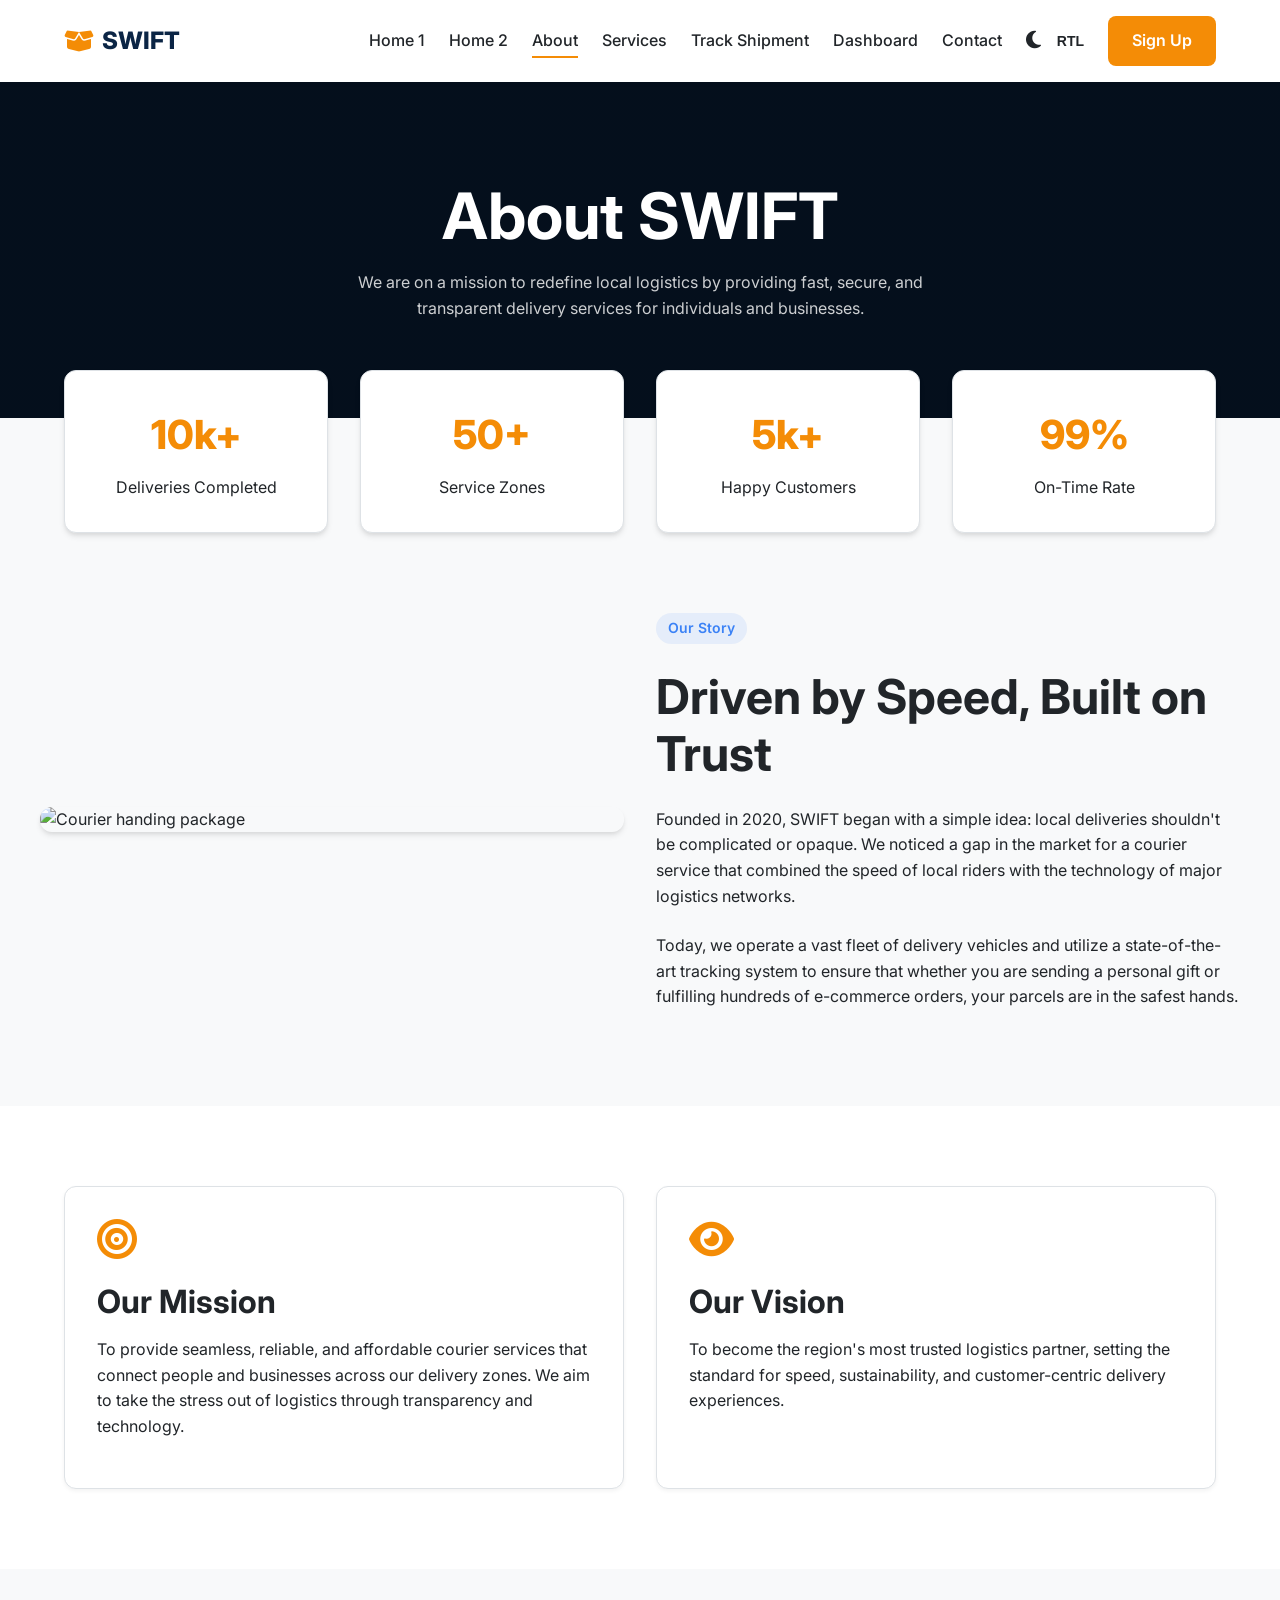
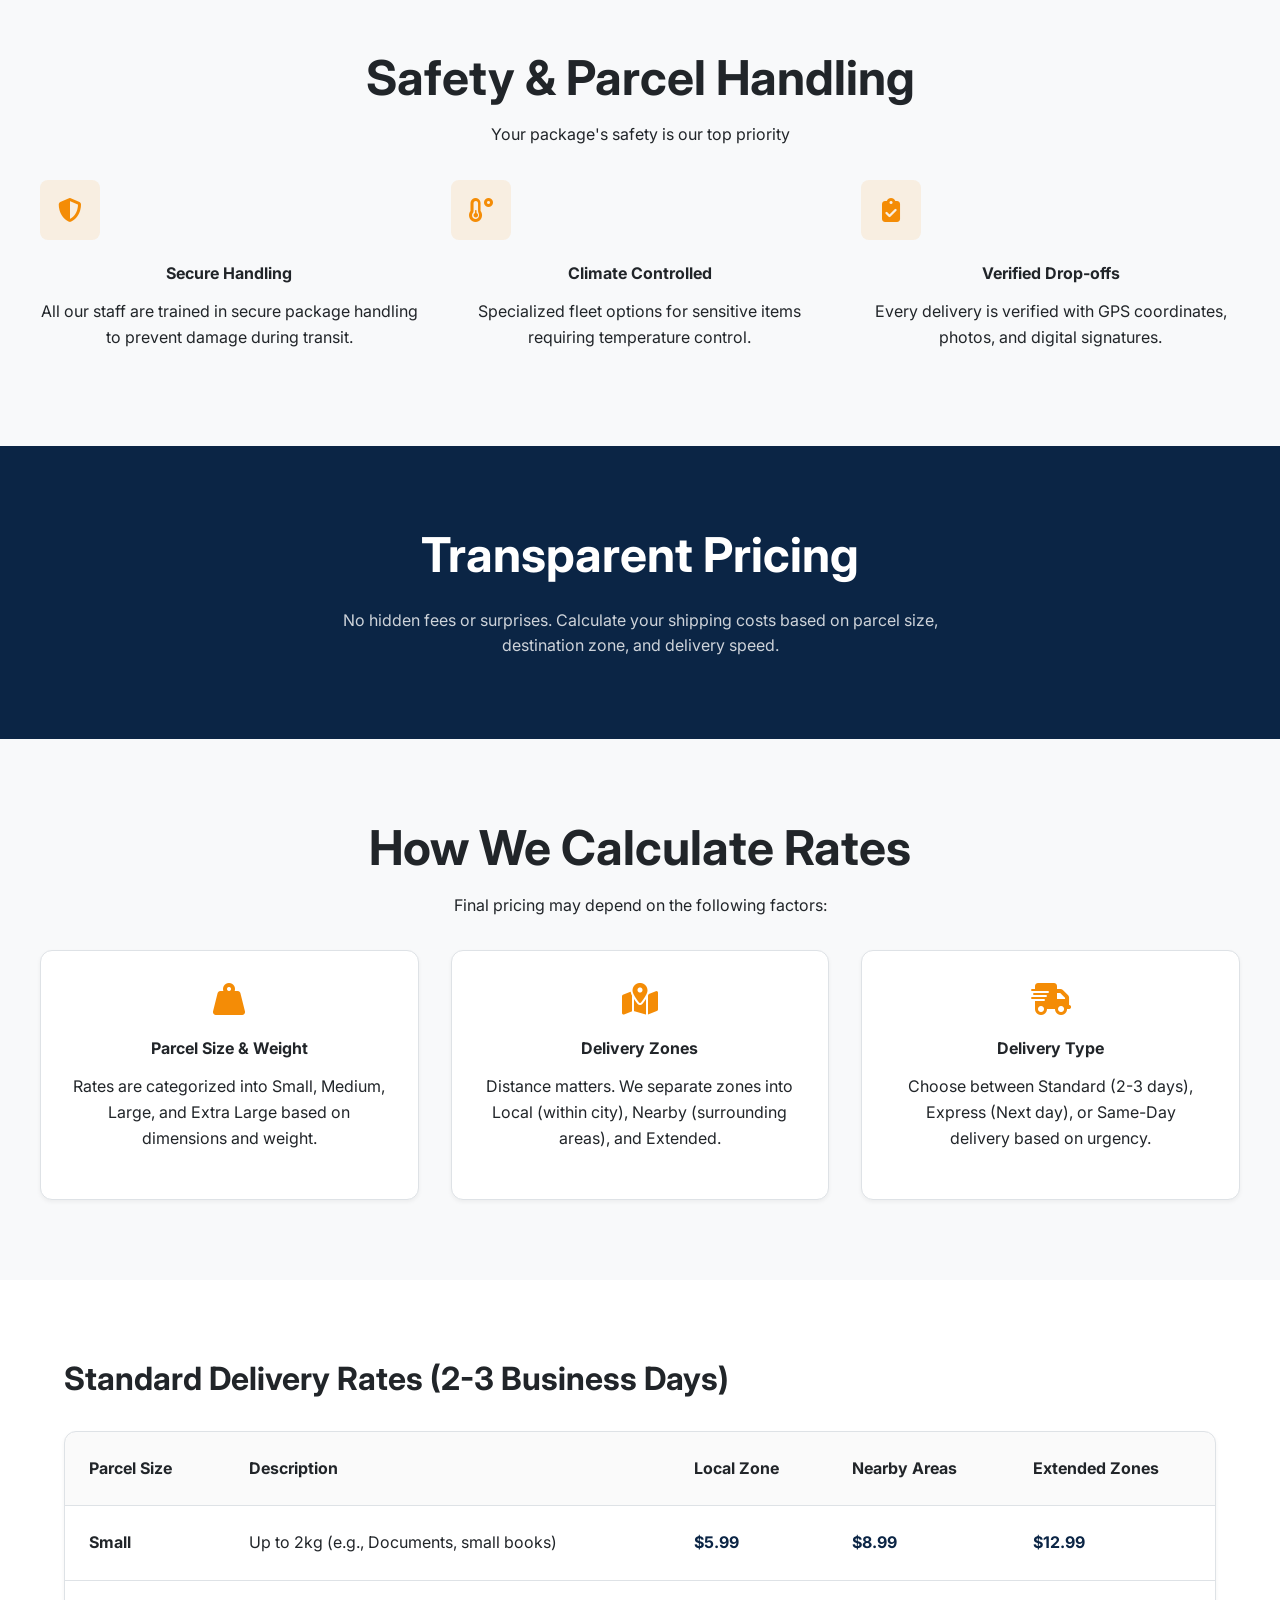
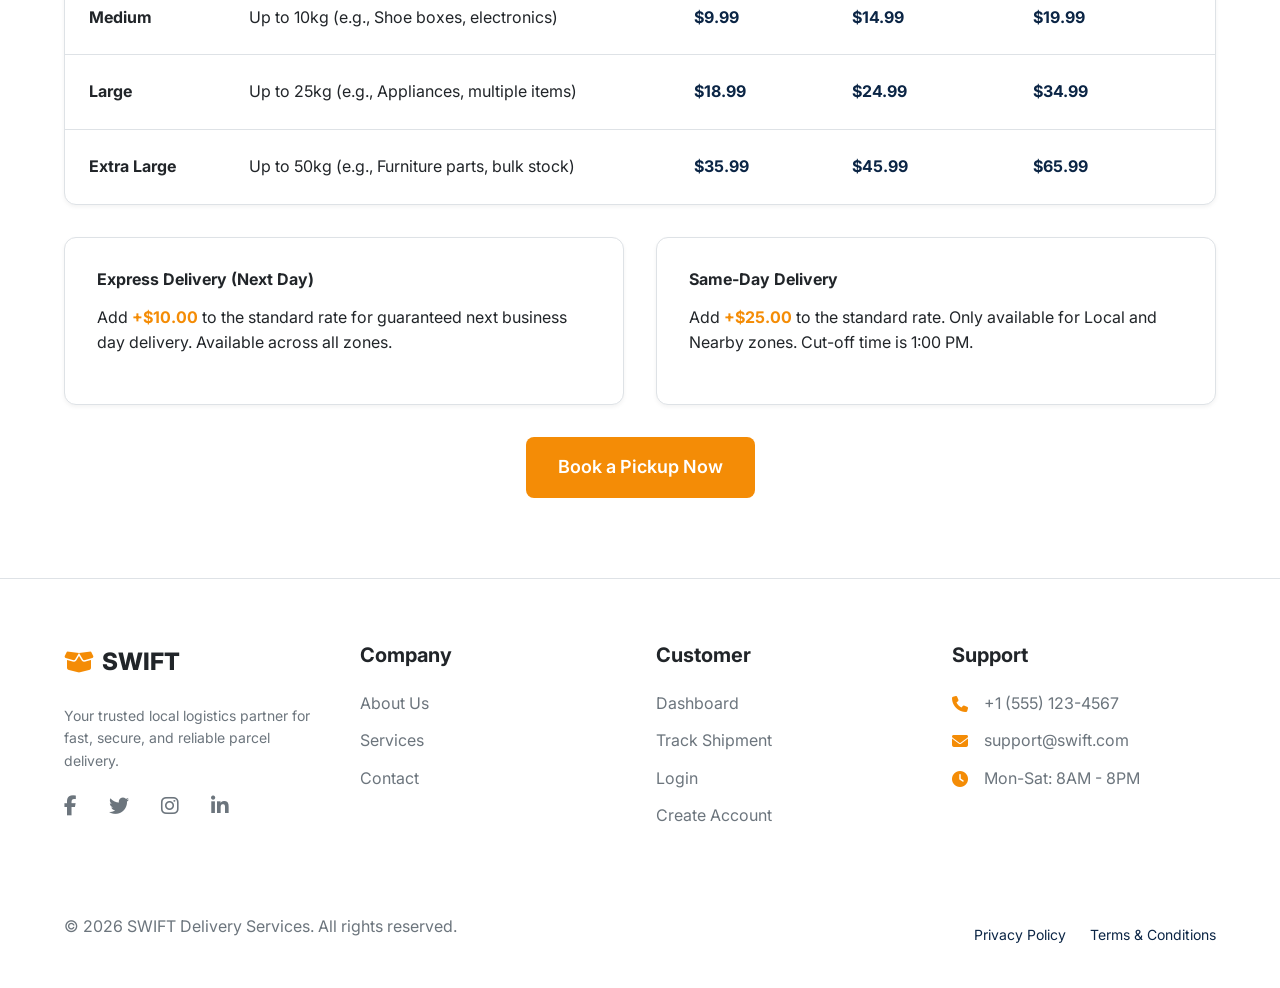
==== about.html @ b27fbda9 "index" ====
<!DOCTYPE html>
<html lang="en" dir="ltr">

<head>
  <meta charset="UTF-8">
  <meta name="viewport" content="width=device-width, initial-scale=1.0">
  <title>About Us | SWIFT</title>
  <link rel="icon" href="assets/images/favicon.svg" type="image/svg+xml">
  <link rel="stylesheet" href="https://cdnjs.cloudflare.com/ajax/libs/font-awesome/6.4.0/css/all.min.css">
  <link rel="stylesheet" href="css/global.css">
  <link rel="stylesheet" href="css/components.css">
  <style>
    .about-hero {
      background: linear-gradient(rgba(0, 0, 0, 0.6), rgba(0, 0, 0, 0.6)), url('https://images.pexels.com/photos/4484045/pexels-photo-4484045.jpeg') center/cover;
      background-color: var(--primary);
      color: #fff;
      padding: 6rem 0;
      text-align: center;
    }

    .about-hero h1 {
      color: #fff;
    }

    .stats-container {
      margin-top: -3rem;
      position: relative;
      z-index: 10;
    }

    .stat-box {
      background: var(--bg-card);
      border-radius: var(--radius-lg);
      padding: 2rem;
      text-align: center;
      box-shadow: var(--shadow-md);
      border: 1px solid var(--border-color);
    }

    .stat-number {
      font-size: 2.5rem;
      font-weight: 800;
      color: var(--accent);
      margin-bottom: 0.5rem;
    }

    .mission-vision .card {
      height: 100%;
    }

    .pricing-table-wrapper {
      overflow-x: auto;
      background: var(--bg-card);
      border-radius: var(--radius-lg);
      box-shadow: var(--shadow-sm);
      border: 1px solid var(--border-color);
    }

    .pricing-table {
      width: 100%;
      border-collapse: collapse;
      min-width: 800px;
    }

    .pricing-table th,
    .pricing-table td {
      padding: 1.5rem;
      text-align: left;
      border-bottom: 1px solid var(--border-color);
    }

    [dir="rtl"] .pricing-table th,
    [dir="rtl"] .pricing-table td {
      text-align: right;
    }

    .pricing-table th {
      background-color: rgba(0, 0, 0, 0.02);
      font-weight: 700;
    }

    [data-theme="dark"] .pricing-table th {
      background-color: rgba(255, 255, 255, 0.02);
    }

    .pricing-table tr:last-child td {
      border-bottom: none;
    }

    .price-value {
      font-weight: 700;
      color: var(--primary);
    }

    [data-theme="dark"] .price-value {
      color: var(--primary-light);
    }
  </style>
</head>

<body>

  <!-- Header -->
  <header class="header">
    <div class="nav-container">
      <a href="index.html" class="logo">
        <i class="fas fa-box-open"></i> SWIFT
      </a>

      <button class="hamburger" id="hamburger" aria-label="Toggle Navigation">
        <i class="fas fa-bars"></i>
      </button>

      <nav class="nav-menu" id="navMenu">
        <a href="index.html" class="nav-link">Home 1</a>
        <a href="home-2.html" class="nav-link">Home 2</a>
        <a href="about.html" class="nav-link active">About</a>
        <a href="services.html" class="nav-link">Services</a>
        <a href="track-shipment.html" class="nav-link">Track Shipment</a>
        <a href="dashboard.html" class="nav-link">Dashboard</a>
        <a href="contact.html" class="nav-link">Contact</a>

        <div class="nav-controls">
          <button class="icon-btn" id="themeToggle" aria-label="Toggle Theme"><i class="fas fa-moon"></i></button>
          <button class="icon-btn" id="dirToggle" aria-label="Toggle RTL/LTR"
            style="font-weight: 700; font-size: 0.875rem;">RTL</button>
        </div>

        <div class="nav-actions flex items-center gap-2">
          <a href="signup.html" class="btn btn-primary">Sign Up</a>
        </div>
      </nav>
    </div>
  </header>

  <main>
    <!-- About Hero -->
    <section class="about-hero">
      <div class="container fade-in">
        <h1>About SWIFT</h1>
        <p style="max-width: 600px; margin: 0 auto; color: rgba(255,255,255,0.8);">We are on a mission to redefine local
          logistics by providing fast, secure, and transparent delivery services for individuals and businesses.</p>
      </div>
    </section>

    <!-- Stats Section -->
    <section class="stats-container container fade-in">
      <div class="grid grid-cols-4">
        <div class="stat-box">
          <div class="stat-number">10k+</div>
          <div class="text-muted font-weight-500">Deliveries Completed</div>
        </div>
        <div class="stat-box">
          <div class="stat-number">50+</div>
          <div class="text-muted font-weight-500">Service Zones</div>
        </div>
        <div class="stat-box">
          <div class="stat-number">5k+</div>
          <div class="text-muted font-weight-500">Happy Customers</div>
        </div>
        <div class="stat-box">
          <div class="stat-number">99%</div>
          <div class="text-muted font-weight-500">On-Time Rate</div>
        </div>
      </div>
    </section>

    <!-- Company Story -->
    <section class="section container fade-in">
      <div class="grid grid-cols-2 items-center gap-4">
        <div>
          <img src="https://images.pexels.com/photos/6169673/pexels-photo-6169673.jpeg" alt="Courier handing package"
            style="border-radius: var(--radius-lg); box-shadow: var(--shadow-md);">
        </div>
        <div>
          <span class="badge badge-transit mb-3">Our Story</span>
          <h2 class="mb-3">Driven by Speed, Built on Trust</h2>
          <p class="mb-3">Founded in 2020, SWIFT began with a simple idea: local deliveries shouldn't be complicated or
            opaque. We noticed a gap in the market for a courier service that combined the speed of local riders with
            the technology of major logistics networks.</p>
          <p>Today, we operate a vast fleet of delivery vehicles and utilize a state-of-the-art tracking system to
            ensure that whether you are sending a personal gift or fulfilling hundreds of e-commerce orders, your
            parcels are in the safest hands.</p>
        </div>
      </div>
    </section>

    <!-- Mission & Vision -->
    <section class="section section-light mission-vision fade-in">
      <div class="container grid grid-cols-2 gap-4">
        <div class="card p-4">
          <i class="fas fa-bullseye mb-3" style="font-size: 2.5rem; color: var(--accent);"></i>
          <h3>Our Mission</h3>
          <p class="text-muted">To provide seamless, reliable, and affordable courier services that connect people and
            businesses across our delivery zones. We aim to take the stress out of logistics through transparency and
            technology.</p>
        </div>
        <div class="card p-4">
          <i class="fas fa-eye mb-3" style="font-size: 2.5rem; color: var(--accent);"></i>
          <h3>Our Vision</h3>
          <p class="text-muted">To become the region's most trusted logistics partner, setting the standard for speed,
            sustainability, and customer-centric delivery experiences.</p>
        </div>
      </div>
    </section>

    <!-- Safety Standards -->
    <section class="section container fade-in">
      <div class="text-center mb-4">
        <h2>Safety & Parcel Handling</h2>
        <p class="text-muted">Your package's safety is our top priority</p>
      </div>
      <div class="grid grid-cols-3 mt-4">
        <div class="text-center">
          <div class="card-icon mx-auto"><i class="fas fa-shield-alt"></i></div>
          <h4>Secure Handling</h4>
          <p class="text-muted font-sm">All our staff are trained in secure package handling to prevent damage during
            transit.</p>
        </div>
        <div class="text-center">
          <div class="card-icon mx-auto"><i class="fas fa-temperature-low"></i></div>
          <h4>Climate Controlled</h4>
          <p class="text-muted font-sm">Specialized fleet options for sensitive items requiring temperature control.</p>
        </div>
        <div class="text-center">
          <div class="card-icon mx-auto"><i class="fas fa-clipboard-check"></i></div>
          <h4>Verified Drop-offs</h4>
          <p class="text-muted font-sm">Every delivery is verified with GPS coordinates, photos, and digital signatures.
          </p>
        </div>
      </div>
    </section>

    <!-- Page Header (Pricing) -->
    <section class="section section-dark text-center">
      <div class="container fade-in">
        <h2 class="mb-3">Transparent Pricing</h2>
        <p style="max-width: 600px; margin: 0 auto; color: rgba(255,255,255,0.8);">No hidden fees or surprises.
          Calculate your shipping costs based on parcel size, destination zone, and delivery speed.</p>
      </div>
    </section>

    <!-- Pricing Factors -->
    <section class="section container fade-in">
      <div class="text-center mb-4">
        <h2>How We Calculate Rates</h2>
        <p class="text-muted">Final pricing may depend on the following factors:</p>
      </div>

      <div class="grid grid-cols-3 mt-4">
        <div class="card text-center">
          <i class="fas fa-weight-hanging mb-3" style="font-size: 2rem; color: var(--accent);"></i>
          <h4>Parcel Size & Weight</h4>
          <p class="text-muted font-sm">Rates are categorized into Small, Medium, Large, and Extra Large based on
            dimensions and weight.</p>
        </div>
        <div class="card text-center">
          <i class="fas fa-map-marked-alt mb-3" style="font-size: 2rem; color: var(--accent);"></i>
          <h4>Delivery Zones</h4>
          <p class="text-muted font-sm">Distance matters. We separate zones into Local (within city), Nearby
            (surrounding areas), and Extended.</p>
        </div>
        <div class="card text-center">
          <i class="fas fa-shipping-fast mb-3" style="font-size: 2rem; color: var(--accent);"></i>
          <h4>Delivery Type</h4>
          <p class="text-muted font-sm">Choose between Standard (2-3 days), Express (Next day), or Same-Day delivery
            based on urgency.</p>
        </div>
      </div>
    </section>

    <!-- Detailed Pricing Table -->
    <section class="section section-light fade-in">
      <div class="container">
        <h3 class="mb-4">Standard Delivery Rates (2-3 Business Days)</h3>
        <div class="pricing-table-wrapper mb-4">
          <table class="pricing-table">
            <thead>
              <tr>
                <th>Parcel Size</th>
                <th>Description</th>
                <th>Local Zone</th>
                <th>Nearby Areas</th>
                <th>Extended Zones</th>
              </tr>
            </thead>
            <tbody>
              <tr>
                <td><strong>Small</strong></td>
                <td class="text-muted">Up to 2kg (e.g., Documents, small books)</td>
                <td class="price-value">$5.99</td>
                <td class="price-value">$8.99</td>
                <td class="price-value">$12.99</td>
              </tr>
              <tr>
                <td><strong>Medium</strong></td>
                <td class="text-muted">Up to 10kg (e.g., Shoe boxes, electronics)</td>
                <td class="price-value">$9.99</td>
                <td class="price-value">$14.99</td>
                <td class="price-value">$19.99</td>
              </tr>
              <tr>
                <td><strong>Large</strong></td>
                <td class="text-muted">Up to 25kg (e.g., Appliances, multiple items)</td>
                <td class="price-value">$18.99</td>
                <td class="price-value">$24.99</td>
                <td class="price-value">$34.99</td>
              </tr>
              <tr>
                <td><strong>Extra Large</strong></td>
                <td class="text-muted">Up to 50kg (e.g., Furniture parts, bulk stock)</td>
                <td class="price-value">$35.99</td>
                <td class="price-value">$45.99</td>
                <td class="price-value">$65.99</td>
              </tr>
            </tbody>
          </table>
        </div>

        <div class="grid grid-cols-2 gap-4 mt-4">
          <div class="card">
            <h4>Express Delivery (Next Day)</h4>
            <p class="text-muted">Add <strong style="color: var(--accent);">+$10.00</strong> to the standard rate for
              guaranteed next business day delivery. Available across all zones.</p>
          </div>
          <div class="card">
            <h4>Same-Day Delivery</h4>
            <p class="text-muted">Add <strong style="color: var(--accent);">+$25.00</strong> to the standard rate. Only
              available for Local and Nearby zones. Cut-off time is 1:00 PM.</p>
          </div>
        </div>

        <div class="text-center mt-4 pt-3">
          <a href="dashboard.html" class="btn btn-primary" style="font-size: 1.125rem; padding: 1rem 2rem;">Book a
            Pickup Now</a>
        </div>
      </div>
    </section>

  </main>

  <!-- Footer -->
  <footer class="footer">
    <div class="container">
      <div class="grid grid-cols-4">
        <div>
          <div class="logo mb-3">
            <i class="fas fa-box-open"></i> SWIFT
          </div>
          <p style="font-size: 0.875rem; margin-bottom: 1.5rem;">Your trusted local logistics partner for fast,
            secure, and reliable parcel delivery.</p>
          <div class="flex gap-4">
            <a href="#" class="social-link" aria-label="Facebook"><i class="fab fa-facebook-f"></i></a>
            <a href="#" class="social-link" aria-label="Twitter"><i class="fab fa-twitter"></i></a>
            <a href="#" class="social-link" aria-label="Instagram"><i class="fab fa-instagram"></i></a>
            <a href="#" class="social-link" aria-label="LinkedIn"><i class="fab fa-linkedin-in"></i></a>
          </div>
        </div>
        <div>
          <h4>Company</h4>
          <ul class="footer-links">
            <li><a href="about.html">About Us</a></li>
            <li><a href="services.html">Services</a></li>
            <li><a href="contact.html">Contact</a></li>
          </ul>
        </div>
        <div>
          <h4>Customer</h4>
          <ul class="footer-links">
            <li><a href="dashboard.html">Dashboard</a></li>
            <li><a href="track-shipment.html">Track Shipment</a></li>
            <li><a href="login.html">Login</a></li>
            <li><a href="signup.html">Create Account</a></li>
          </ul>
        </div>
        <div>
          <h4>Support</h4>
          <ul class="footer-links">
            <li class="flex items-center gap-2 mb-2"><i class="fas fa-phone" style="color: var(--accent);"></i> +1 (555)
              123-4567</li>
            <li class="flex items-center gap-2 mb-2"><i class="fas fa-envelope" style="color: var(--accent);"></i>
              support@swift.com</li>
            <li class="flex items-center gap-2 mb-2"><i class="fas fa-clock" style="color: var(--accent);"></i> Mon-Sat:
              8AM - 8PM</li>
          </ul>
        </div>
      </div>

      <div class="footer-bottom">
        <p>&copy; 2026 SWIFT Delivery Services. All rights reserved.</p>

        <div class="flex gap-3" style="font-size: 0.875rem;">
          <a href="#">Privacy Policy</a>
          <a href="#">Terms & Conditions</a>
        </div>
      </div>
    </div>
  </footer>

  <button id="backToTop" aria-label="Back to top"><i class="fas fa-arrow-up"></i></button>

  <script src="js/main.js"></script>
</body>

</html>
---- css/global.css ----
@import url('https://fonts.googleapis.com/css2?family=Inter:wght@300;400;500;600;700;800&display=swap');

:root {
  /* Colors */
  --primary: #0b2545;
  --primary-light: #134074;
  --accent: #f48c06;
  --accent-hover: #e85d04;
  
  /* Backgrounds */
  --bg-main: #f8f9fa;
  --bg-card: #ffffff;
  --bg-section: #e9ecef;
  
  /* Text */
  --text-main: #212529;
  --text-muted: #6c757d;
  --text-inverse: #ffffff;
  
  /* Utilities */
  --border-color: #dee2e6;
  --shadow-sm: 0 2px 4px rgba(0,0,0,0.05);
  --shadow-md: 0 4px 6px -1px rgba(0,0,0,0.1), 0 2px 4px -1px rgba(0,0,0,0.06);
  --shadow-lg: 0 10px 15px -3px rgba(0,0,0,0.1), 0 4px 6px -2px rgba(0,0,0,0.05);
  
  --radius-sm: 4px;
  --radius-md: 8px;
  --radius-lg: 12px;
  --radius-full: 9999px;
  
  --transition: all 0.3s ease;
  
  /* Status Colors */
  --status-pending: #f59e0b;
  --status-transit: #3b82f6;
  --status-delivered: #10b981;
}

[data-theme="dark"] {
  --primary: #1d3557;
  --primary-light: #457b9d;
  --accent: #f4a261;
  --accent-hover: #e76f51;
  
  --bg-main: #121212;
  --bg-card: #1e1e1e;
  --bg-section: #2a2a2a;
  
  --text-main: #e9ecef;
  --text-muted: #adb5bd;
  --text-inverse: #212529;
  
  --border-color: #343a40;
}

* {
  margin: 0;
  padding: 0;
  box-sizing: border-box;
}

body {
  font-family: 'Inter', sans-serif;
  background-color: var(--bg-main);
  color: var(--text-main);
  line-height: 1.6;
  overflow-x: hidden;
  transition: background-color 0.3s, color 0.3s;
}

a {
  text-decoration: none;
  color: var(--primary);
  transition: var(--transition);
}

a:hover {
  color: var(--primary-light);
}

ul {
  list-style: none;
}

img {
  max-width: 100%;
  height: auto;
  display: block;
}

/* Typography */
h1, h2, h3, h4, h5, h6 {
  font-weight: 700;
  line-height: 1.2;
  color: var(--text-main);
  margin-bottom: 1rem;
}

h1 { font-size: clamp(2.5rem, 5vw, 4rem); }
h2 { font-size: clamp(2rem, 4vw, 3rem); }
h3 { font-size: clamp(1.5rem, 3vw, 2rem); }

p {
  margin-bottom: 1rem;
}

/* Layout */
.container {
  width: 100%;
  max-width: 1200px;
  margin: 0 auto;
  padding: 0 1.5rem;
}

.section {
  padding: 5rem 0;
}

.section-light {
  background-color: var(--bg-card);
}

.section-dark {
  background-color: var(--primary);
  color: var(--text-inverse);
}

.section-dark h1, .section-dark h2, .section-dark h3, .section-dark p {
  color: var(--text-inverse);
}

.grid {
  display: grid;
  gap: 2rem;
}

.grid-cols-2 { grid-template-columns: repeat(1, 1fr); }
.grid-cols-3 { grid-template-columns: repeat(1, 1fr); }
.grid-cols-4 { grid-template-columns: repeat(1, 1fr); }

@media (min-width: 768px) {
  .grid-cols-2 { grid-template-columns: repeat(2, 1fr); }
  .grid-cols-3 { grid-template-columns: repeat(2, 1fr); }
  .grid-cols-4 { grid-template-columns: repeat(2, 1fr); }
}

@media (min-width: 1024px) {
  .grid-cols-3 { grid-template-columns: repeat(3, 1fr); }
  .grid-cols-4 { grid-template-columns: repeat(4, 1fr); }
}

.flex { display: flex; }
.flex-col { flex-direction: column; }
.items-center { align-items: center; }
.justify-center { justify-content: center; }
.justify-between { justify-content: space-between; }
.gap-1 { gap: 0.5rem; }
.gap-2 { gap: 1rem; }
.gap-3 { gap: 1.5rem; }
.gap-4 { gap: 2rem; }

/* Text alignments */
.text-center { text-align: center; }
.text-left { text-align: left; }
.text-right { text-align: right; }

/* Spacing */
.mt-1 { margin-top: 0.5rem; }
.mt-2 { margin-top: 1rem; }
.mt-3 { margin-top: 1.5rem; }
.mt-4 { margin-top: 2rem; }
.mb-1 { margin-bottom: 0.5rem; }
.mb-2 { margin-bottom: 1rem; }
.mb-3 { margin-bottom: 1.5rem; }
.mb-4 { margin-bottom: 2rem; }

/* RTL Support overrides */
[dir="rtl"] {
  text-align: right;
}
[dir="rtl"] .text-left { text-align: right; }
[dir="rtl"] .text-right { text-align: left; }

/* Social Links */
.social-link {
  color: var(--text-muted);
  font-size: 1.25rem;
  transition: all 0.3s ease;
  display: inline-flex;
  align-items: center;
  justify-content: center;
}
[data-theme="dark"] .social-link {
  color: rgba(255, 255, 255, 0.7);
}
.social-link:hover {
  color: var(--accent);
  transform: translateY(-3px);
}
---- css/components.css ----
/* Buttons */
.btn {
  display: inline-flex;
  align-items: center;
  justify-content: center;
  padding: 0.75rem 1.5rem;
  font-size: 1rem;
  font-weight: 600;
  border-radius: var(--radius-md);
  cursor: pointer;
  border: none;
  transition: var(--transition);
  text-align: center;
  gap: 0.5rem;
}

.btn-primary {
  background-color: var(--accent);
  color: #fff !important; /* Ensure white text on accent */
}
.btn-primary:hover {
  background-color: var(--accent-hover);
  transform: translateY(-2px);
  box-shadow: var(--shadow-md);
}

.btn-secondary {
  background-color: var(--primary);
  color: #fff !important;
}
.btn-secondary:hover {
  background-color: var(--primary-light);
  transform: translateY(-2px);
  box-shadow: var(--shadow-md);
}

.btn-outline {
  background-color: transparent;
  border: 2px solid var(--primary);
  color: var(--primary);
}
.btn-outline:hover {
  background-color: var(--primary);
  color: #fff !important;
}
[data-theme="dark"] .btn-outline {
  border-color: var(--primary-light);
  color: var(--text-main);
}
[data-theme="dark"] .btn-outline:hover {
  background-color: var(--primary-light);
}

.btn-full {
  width: 100%;
}

/* Cards */
.card {
  background-color: var(--bg-card);
  border-radius: var(--radius-lg);
  padding: 2rem;
  box-shadow: var(--shadow-sm);
  transition: var(--transition);
  border: 1px solid var(--border-color);
  height: 100%;
  display: flex;
  flex-direction: column;
}

.card:hover {
  box-shadow: var(--shadow-lg);
  transform: translateY(-5px);
}

.card-icon {
  width: 60px;
  height: 60px;
  background-color: rgba(244, 140, 6, 0.1);
  color: var(--accent);
  border-radius: var(--radius-md);
  display: flex;
  align-items: center;
  justify-content: center;
  font-size: 1.5rem;
  margin-bottom: 1.5rem;
}

/* Forms */
.form-group {
  margin-bottom: 1.5rem;
}

.form-label {
  display: block;
  margin-bottom: 0.5rem;
  font-weight: 500;
  color: var(--text-main);
}

.form-control {
  width: 100%;
  padding: 0.75rem 1rem;
  font-size: 1rem;
  font-family: inherit;
  background-color: var(--bg-main);
  border: 1px solid var(--border-color);
  border-radius: var(--radius-md);
  color: var(--text-main);
  transition: var(--transition);
}

.form-control:focus {
  outline: none;
  border-color: var(--accent);
  box-shadow: 0 0 0 3px rgba(244, 140, 6, 0.2);
}

/* Status Badges */
.badge {
  padding: 0.25rem 0.75rem;
  border-radius: var(--radius-full);
  font-size: 0.875rem;
  font-weight: 600;
  display: inline-block;
}
.badge-pending { background-color: rgba(245, 158, 11, 0.1); color: var(--status-pending); }
.badge-transit { background-color: rgba(59, 130, 246, 0.1); color: var(--status-transit); }
.badge-delivered { background-color: rgba(16, 185, 129, 0.1); color: var(--status-delivered); }

/* Timeline */
.timeline {
  position: relative;
  padding-left: 2rem;
}
[dir="rtl"] .timeline {
  padding-left: 0;
  padding-right: 2rem;
}
.timeline::before {
  content: '';
  position: absolute;
  top: 0;
  left: 0.5rem;
  height: 100%;
  width: 2px;
  background-color: var(--border-color);
}
[dir="rtl"] .timeline::before {
  left: auto;
  right: 0.5rem;
}
.timeline-item {
  position: relative;
  padding-bottom: 2rem;
}
.timeline-item:last-child {
  padding-bottom: 0;
}
.timeline-dot {
  position: absolute;
  left: -2rem;
  top: 0.25rem;
  width: 1.25rem;
  height: 1.25rem;
  border-radius: 50%;
  background-color: var(--border-color);
  border: 3px solid var(--bg-card);
  z-index: 1;
}
[dir="rtl"] .timeline-dot {
  left: auto;
  right: -2rem;
}
.timeline-item.active .timeline-dot {
  background-color: var(--accent);
}
.timeline-item.completed .timeline-dot {
  background-color: var(--status-delivered);
}
.timeline-content h4 {
  margin-bottom: 0.25rem;
}
.timeline-content p {
  color: var(--text-muted);
  font-size: 0.875rem;
  margin-bottom: 0;
}

/* Header & Navigation */
.header {
  position: sticky;
  top: 0;
  z-index: 1000;
  background-color: var(--bg-card);
  box-shadow: var(--shadow-sm);
  transition: var(--transition);
}
.nav-container {
  display: flex;
  align-items: center;
  justify-content: space-between;
  padding: 1rem 1.5rem;
  max-width: 1200px;
  margin: 0 auto;
}
.logo {
  font-size: 1.5rem;
  font-weight: 800;
  color: var(--primary);
  display: flex;
  align-items: center;
  gap: 0.5rem;
}
.logo i {
  color: var(--accent);
}
.nav-menu {
  display: flex;
  align-items: center;
  gap: 1.5rem;
}
.nav-link {
  color: var(--text-main);
  font-weight: 500;
  position: relative;
}
.nav-link::after {
  content: '';
  position: absolute;
  width: 0;
  height: 2px;
  bottom: -4px;
  left: 0;
  background-color: var(--accent);
  transition: var(--transition);
}
.nav-link:hover::after, .nav-link.active::after {
  width: 100%;
}
.nav-controls {
  display: flex;
  align-items: center;
  gap: 1rem;
}
.icon-btn {
  background: none;
  border: none;
  color: var(--text-main);
  font-size: 1.25rem;
  cursor: pointer;
  transition: var(--transition);
}
.icon-btn:hover {
  color: var(--accent);
}
.hamburger {
  display: none;
  background: none;
  border: none;
  font-size: 1.5rem;
  color: var(--text-main);
  cursor: pointer;
}

@media (max-width: 1024px) {
  .nav-menu {
    position: fixed;
    top: 70px;
    left: -100%;
    width: 100%;
    height: calc(100vh - 70px);
    background-color: var(--bg-card);
    flex-direction: column;
    padding: 2rem;
    transition: var(--transition);
    overflow-y: auto;
  }
  [dir="rtl"] .nav-menu {
    left: auto;
    right: -100%;
  }
  .nav-menu.active {
    left: 0;
  }
  [dir="rtl"] .nav-menu.active {
    left: auto;
    right: 0;
  }
  .hamburger {
    display: block;
  }
  .nav-actions {
    display: none;
  }
  .nav-menu .nav-actions {
    display: flex;
    flex-direction: column;
    width: 100%;
    margin-top: 2rem;
  }
}

/* Footer (Light Mode Default) */
.footer {
  background-color: var(--bg-card);
  color: var(--text-main);
  padding: 4rem 0 2rem;
  border-top: 1px solid var(--border-color);
}
.footer h4 {
  color: var(--text-main);
  margin-bottom: 1.5rem;
  font-size: 1.25rem;
}
.footer-links li {
  margin-bottom: 0.75rem;
}
.footer-links a {
  color: var(--text-muted);
}
.footer-links a:hover {
  color: var(--accent);
}
.footer .logo {
  color: var(--text-main);
}
.footer p, .footer ul.footer-links {
  color: var(--text-muted);
}

/* Footer Dark Mode */
[data-theme="dark"] .footer {
  background-color: var(--primary);
  color: var(--text-inverse);
  border-top: none;
}
[data-theme="dark"] .footer h4 {
  color: #fff;
}
[data-theme="dark"] .footer-links a {
  color: rgba(255, 255, 255, 0.7);
}
[data-theme="dark"] .footer-links a:hover {
  color: var(--accent);
}
[data-theme="dark"] .footer .logo {
  color: #fff;
}
[data-theme="dark"] .footer p, [data-theme="dark"] .footer ul.footer-links {
  color: rgba(255, 255, 255, 0.7);
}
.footer-links a:hover {
  color: var(--accent);
  padding-left: 0.25rem;
}
[dir="rtl"] .footer-links a:hover {
  padding-left: 0;
  padding-right: 0.25rem;
}
.footer-bottom {
  margin-top: 3rem;
  padding-top: 1.5rem;
  border-top: 1px solid rgba(255, 255, 255, 0.1);
  display: flex;
  flex-direction: column;
  align-items: center;
  gap: 1rem;
  text-align: center;
  color: rgba(255, 255, 255, 0.6);
}
@media (min-width: 768px) {
  .footer-bottom {
    flex-direction: row;
    justify-content: space-between;
  }
}

/* Back to Top */
#backToTop {
  position: fixed;
  bottom: 2rem;
  right: 2rem;
  width: 45px;
  height: 45px;
  background-color: var(--accent);
  color: #fff;
  border: none;
  border-radius: 50%;
  font-size: 1.25rem;
  cursor: pointer;
  display: flex;
  align-items: center;
  justify-content: center;
  opacity: 0;
  visibility: hidden;
  transition: var(--transition);
  z-index: 999;
  box-shadow: var(--shadow-md);
}
[dir="rtl"] #backToTop {
  right: auto;
  left: 2rem;
}
#backToTop.visible {
  opacity: 1;
  visibility: visible;
}
#backToTop:hover {
  background-color: var(--accent-hover);
  transform: translateY(-3px);
}

/* Animations */
.fade-in {
  opacity: 0;
  transform: translateY(20px);
  transition: opacity 0.6s ease-out, transform 0.6s ease-out;
}
.fade-in.visible {
  opacity: 1;
  transform: translateY(0);
}
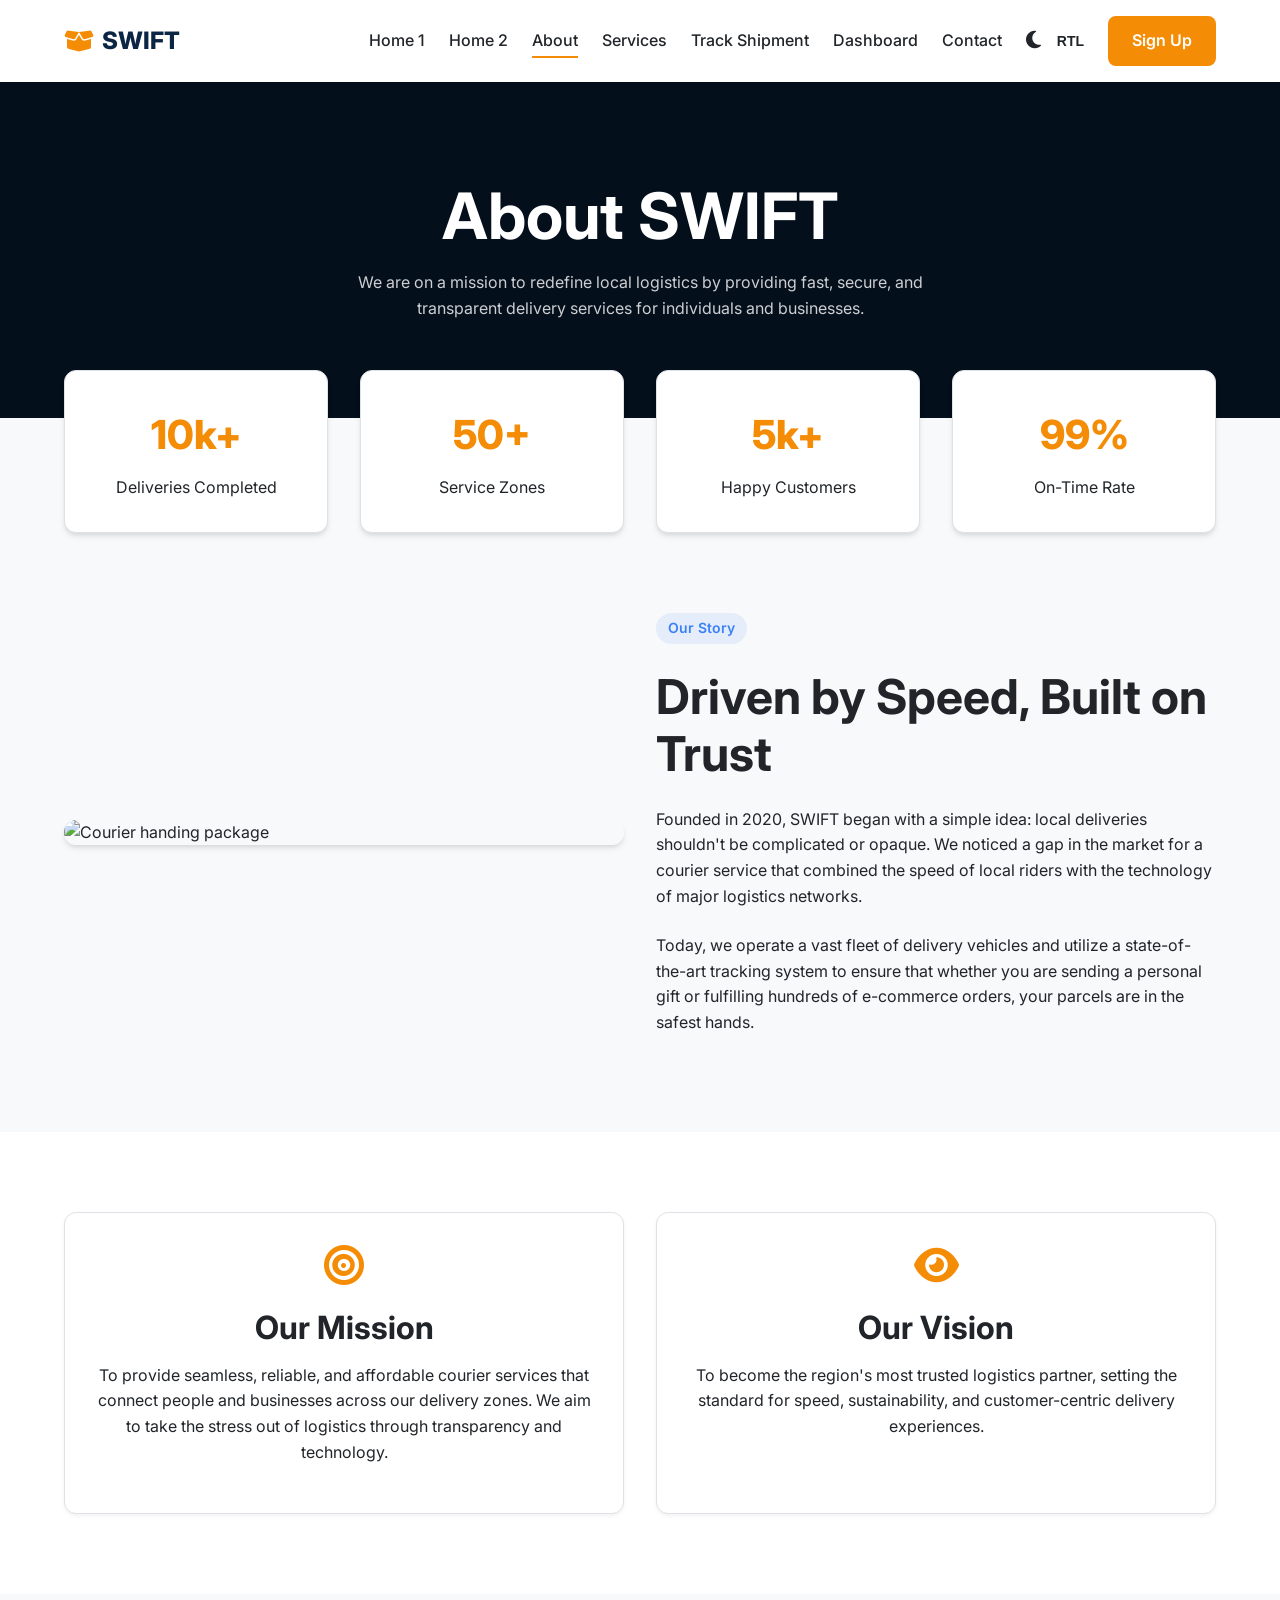
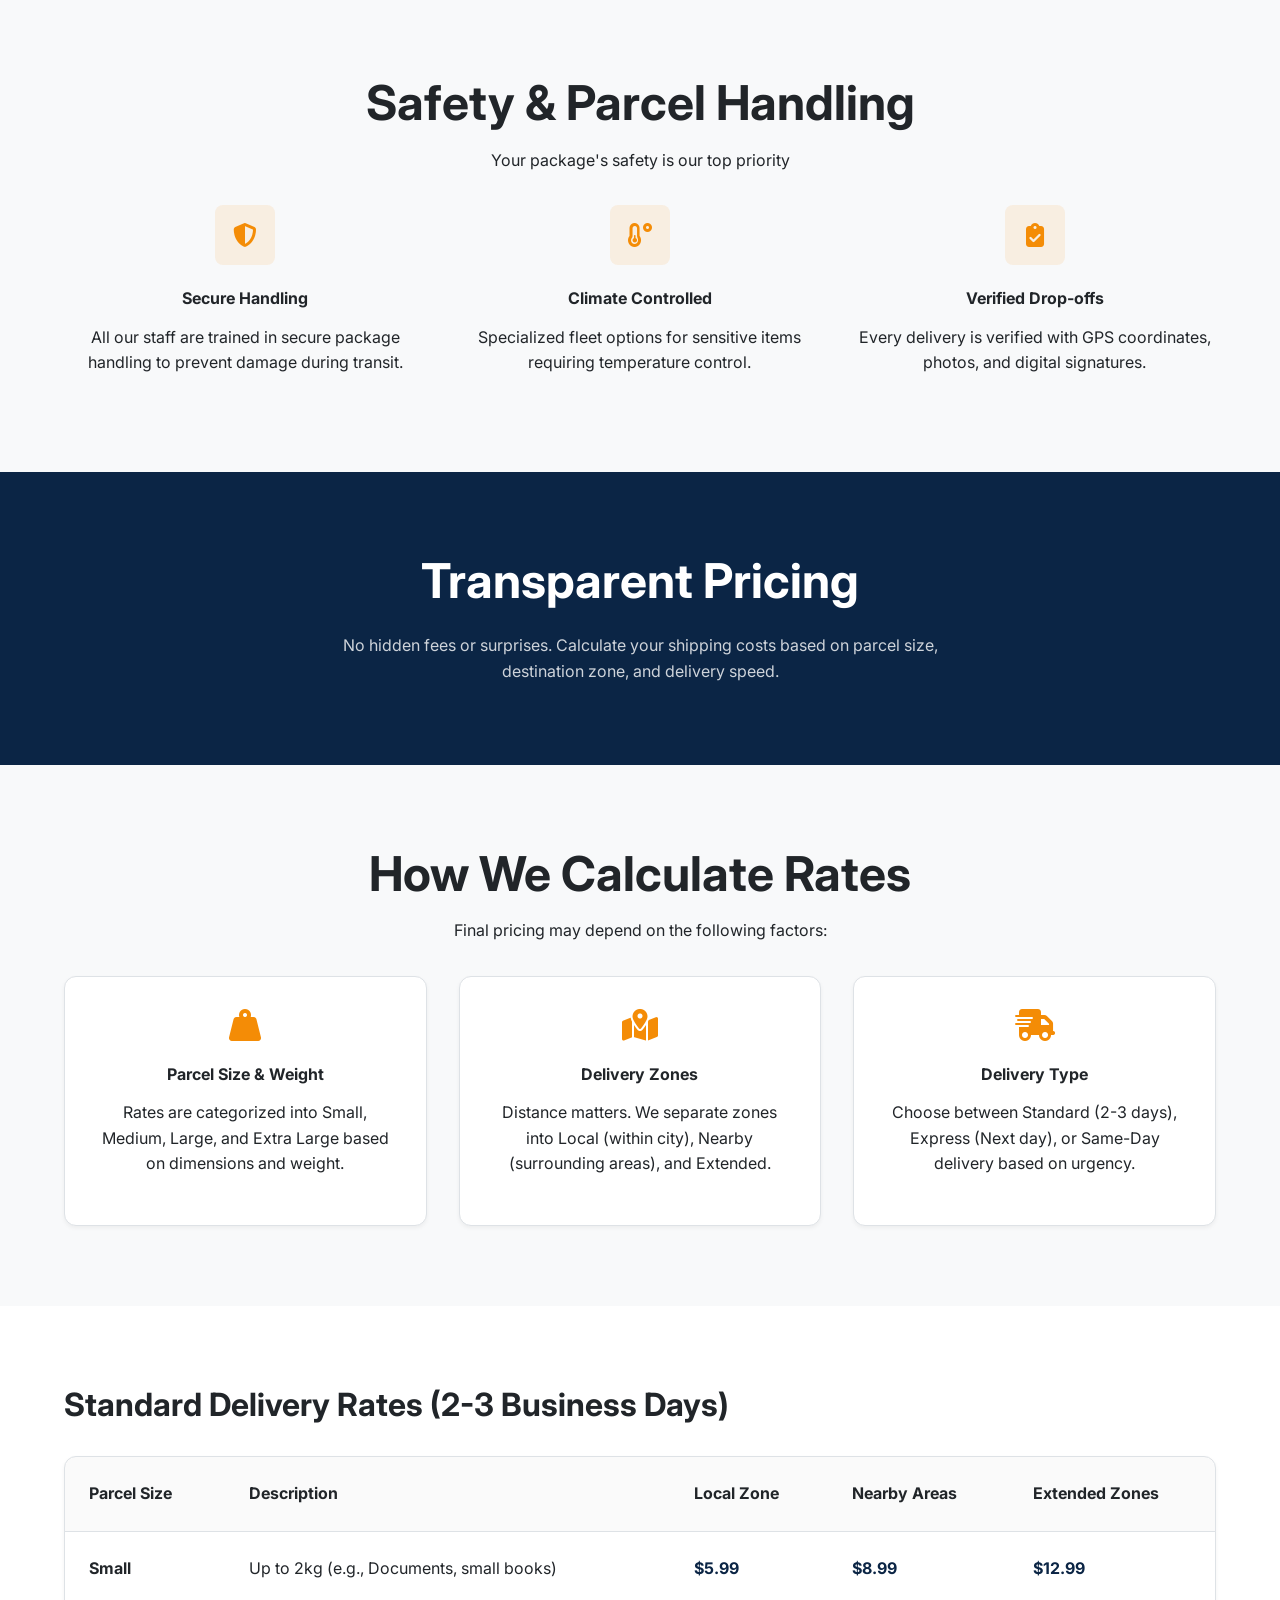
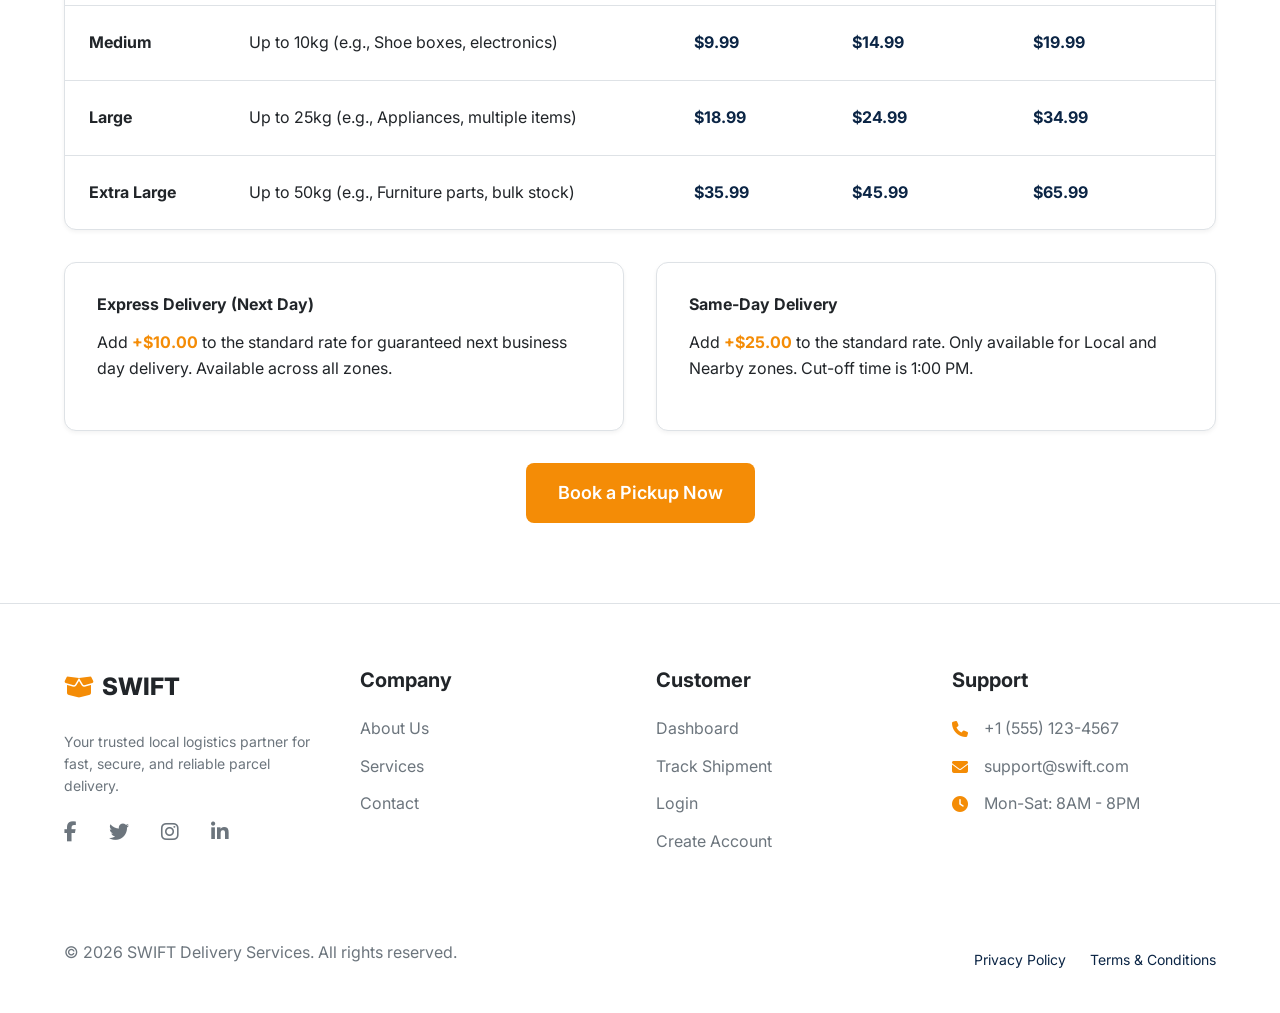
==== commit 253ab268: "index" ====
--- a/about.html
+++ b/about.html
@@ -11,7 +11,7 @@
   <link rel="stylesheet" href="css/components.css">
   <style>
     .about-hero {
-      background: linear-gradient(rgba(0, 0, 0, 0.6), rgba(0, 0, 0, 0.6)), url('https://images.pexels.com/photos/4484045/pexels-photo-4484045.jpeg') center/cover;
+      background: linear-gradient(rgba(0, 0, 0, 0.6), rgba(0, 0, 0, 0.6)), url('https://images.pexels.com/photos/4484045/pexels-photo-4484045.jpeg') top center/cover;
       background-color: var(--primary);
       color: #fff;
       padding: 6rem 0;
@@ -35,6 +35,12 @@
       text-align: center;
       box-shadow: var(--shadow-md);
       border: 1px solid var(--border-color);
+      transition: var(--transition);
+    }
+
+    .stat-box:hover {
+      box-shadow: var(--shadow-lg);
+      transform: translateY(-5px);
     }
 
     .stat-number {
@@ -188,14 +194,14 @@
     <!-- Mission & Vision -->
     <section class="section section-light mission-vision fade-in">
       <div class="container grid grid-cols-2 gap-4">
-        <div class="card p-4">
+        <div class="card p-4 text-center">
           <i class="fas fa-bullseye mb-3" style="font-size: 2.5rem; color: var(--accent);"></i>
           <h3>Our Mission</h3>
           <p class="text-muted">To provide seamless, reliable, and affordable courier services that connect people and
             businesses across our delivery zones. We aim to take the stress out of logistics through transparency and
             technology.</p>
         </div>
-        <div class="card p-4">
+        <div class="card p-4 text-center">
           <i class="fas fa-eye mb-3" style="font-size: 2.5rem; color: var(--accent);"></i>
           <h3>Our Vision</h3>
           <p class="text-muted">To become the region's most trusted logistics partner, setting the standard for speed,
--- a/css/global.css
+++ b/css/global.css
@@ -48,7 +48,7 @@
   
   --text-main: #e9ecef;
   --text-muted: #adb5bd;
-  --text-inverse: #212529;
+  --text-inverse: #ffffff;
   
   --border-color: #343a40;
 }
@@ -78,6 +78,14 @@
   color: var(--primary-light);
 }
 
+[data-theme="dark"] a {
+  color: var(--accent);
+}
+
+[data-theme="dark"] a:hover {
+  color: var(--accent-hover);
+}
+
 ul {
   list-style: none;
 }
@@ -113,7 +121,8 @@
 }
 
 .section {
-  padding: 5rem 0;
+  padding-top: 5rem;
+  padding-bottom: 5rem;
 }
 
 .section-light {
@@ -142,6 +151,17 @@
   .grid-cols-2 { grid-template-columns: repeat(2, 1fr); }
   .grid-cols-3 { grid-template-columns: repeat(2, 1fr); }
   .grid-cols-4 { grid-template-columns: repeat(2, 1fr); }
+}
+
+@media (min-width: 768px) and (max-width: 1023px) {
+  .container {
+    padding: 0 2rem;
+  }
+  .grid-cols-3 > *:nth-child(3):last-child {
+    grid-column: span 2;
+    margin: 0 auto;
+    width: calc(50% - 1rem);
+  }
 }
 
 @media (min-width: 1024px) {
@@ -163,6 +183,7 @@
 .text-center { text-align: center; }
 .text-left { text-align: left; }
 .text-right { text-align: right; }
+.mx-auto { margin-left: auto; margin-right: auto; }
 
 /* Spacing */
 .mt-1 { margin-top: 0.5rem; }
@@ -180,6 +201,16 @@
 }
 [dir="rtl"] .text-left { text-align: right; }
 [dir="rtl"] .text-right { text-align: left; }
+[dir="rtl"] input, 
+[dir="rtl"] select, 
+[dir="rtl"] textarea {
+  text-align: right;
+  direction: rtl;
+}
+[dir="rtl"] input::placeholder,
+[dir="rtl"] textarea::placeholder {
+  text-align: right;
+}
 
 /* Social Links */
 .social-link {
@@ -197,3 +228,4 @@
   color: var(--accent);
   transform: translateY(-3px);
 }
+
--- a/css/components.css
+++ b/css/components.css
@@ -215,6 +215,10 @@
 .logo i {
   color: var(--accent);
 }
+[data-theme="dark"] .logo,
+[data-theme="dark"] .auth-logo {
+  color: #ffffff;
+}
 .nav-menu {
   display: flex;
   align-items: center;
@@ -224,6 +228,9 @@
   color: var(--text-main);
   font-weight: 500;
   position: relative;
+}
+[data-theme="dark"] .nav-link {
+  color: var(--text-main);
 }
 .nav-link::after {
   content: '';
@@ -421,3 +428,118 @@
   opacity: 1;
   transform: translateY(0);
 }
+
+/* Auth Pages & Floating Control Pill */
+.auth-divider {
+  display: flex;
+  align-items: center;
+  text-align: center;
+  margin: 1.5rem 0;
+  color: var(--text-muted);
+  font-size: 0.875rem;
+}
+.auth-divider::before,
+.auth-divider::after {
+  content: '';
+  flex: 1;
+  border-bottom: 1px solid var(--border-color);
+}
+.auth-divider span {
+  padding: 0 1rem;
+}
+.social-auth-grid {
+  display: grid;
+  grid-template-columns: 1fr 1fr;
+  gap: 1rem;
+}
+
+.auth-controls {
+  position: fixed;
+  top: 1.5rem;
+  right: 1.5rem;
+  display: flex;
+  align-items: center;
+  gap: 0.75rem;
+  background-color: var(--bg-card);
+  padding: 0.4rem 0.8rem;
+  border-radius: var(--radius-full);
+  box-shadow: var(--shadow-md);
+  border: 1px solid var(--border-color);
+  z-index: 1000;
+  backdrop-filter: blur(8px);
+  transition: var(--transition);
+}
+[dir="rtl"] .auth-controls {
+  right: auto;
+  left: 1.5rem;
+}
+
+@media (max-width: 768px) {
+  .auth-controls {
+    top: 1rem;
+    right: 1rem;
+  }
+  [dir="rtl"] .auth-controls {
+    left: 1rem;
+    right: auto;
+  }
+}
+.auth-controls .icon-btn {
+  display: flex;
+  align-items: center;
+  justify-content: center;
+  width: 36px;
+  height: 36px;
+  border-radius: 50%;
+  color: var(--text-main);
+  background-color: var(--bg-main);
+  border: 1px solid var(--border-color);
+  font-size: 0.9rem;
+  font-weight: 700;
+  cursor: pointer;
+  transition: var(--transition);
+  text-decoration: none;
+}
+.auth-controls .icon-btn:hover {
+  background-color: var(--primary);
+  color: #ffffff;
+  border-color: var(--primary);
+  transform: translateY(-2px);
+}
+
+/* Password Input with Toggle Icon */
+.password-input-wrapper {
+  position: relative;
+  width: 100%;
+}
+.password-input-wrapper .form-control {
+  padding-right: 2.75rem;
+}
+[dir="rtl"] .password-input-wrapper .form-control {
+  padding-right: 1rem;
+  padding-left: 2.75rem;
+}
+.password-toggle-btn {
+  position: absolute;
+  top: 50%;
+  right: 0.85rem;
+  transform: translateY(-50%);
+  background: none;
+  border: none;
+  color: var(--text-muted);
+  font-size: 1rem;
+  cursor: pointer;
+  transition: var(--transition);
+  padding: 0.25rem;
+  display: flex;
+  align-items: center;
+  justify-content: center;
+}
+[dir="rtl"] .password-toggle-btn {
+  right: auto;
+  left: 0.85rem;
+}
+.password-toggle-btn:hover {
+  color: var(--accent);
+}
+
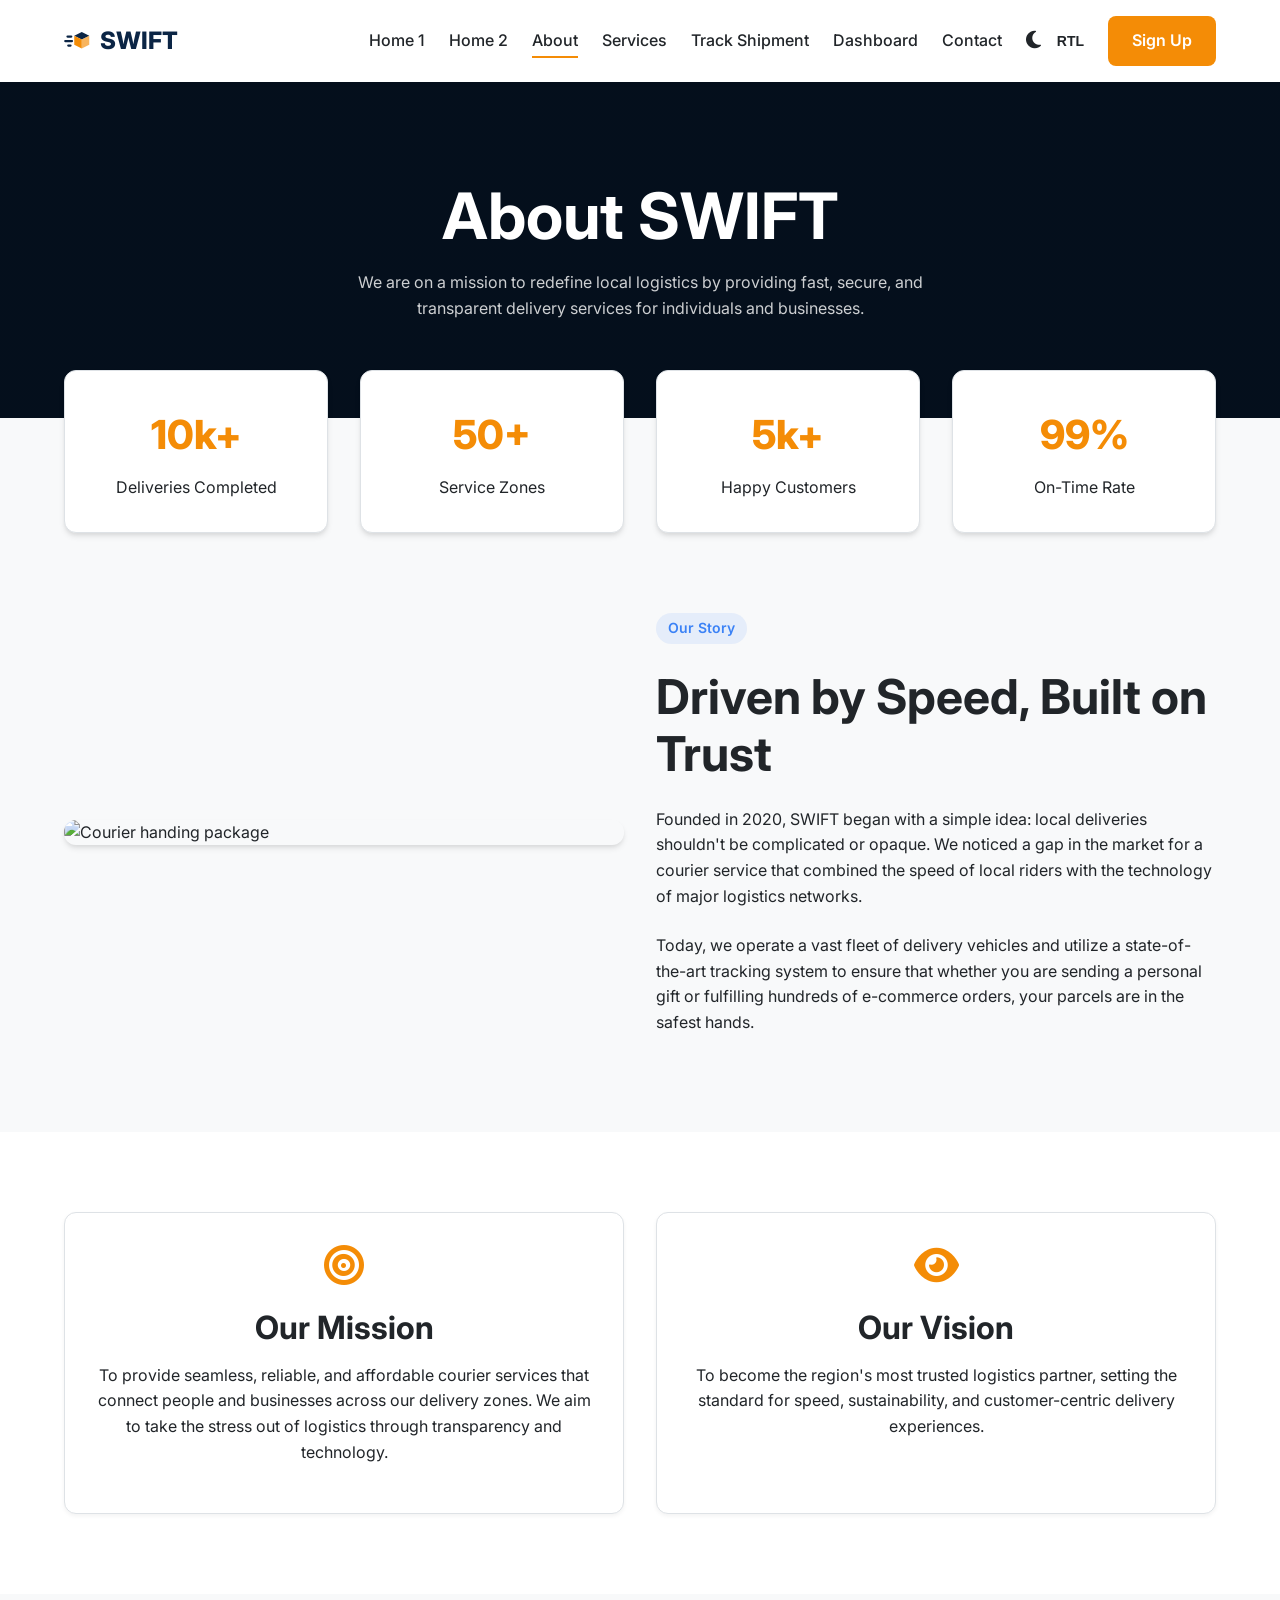
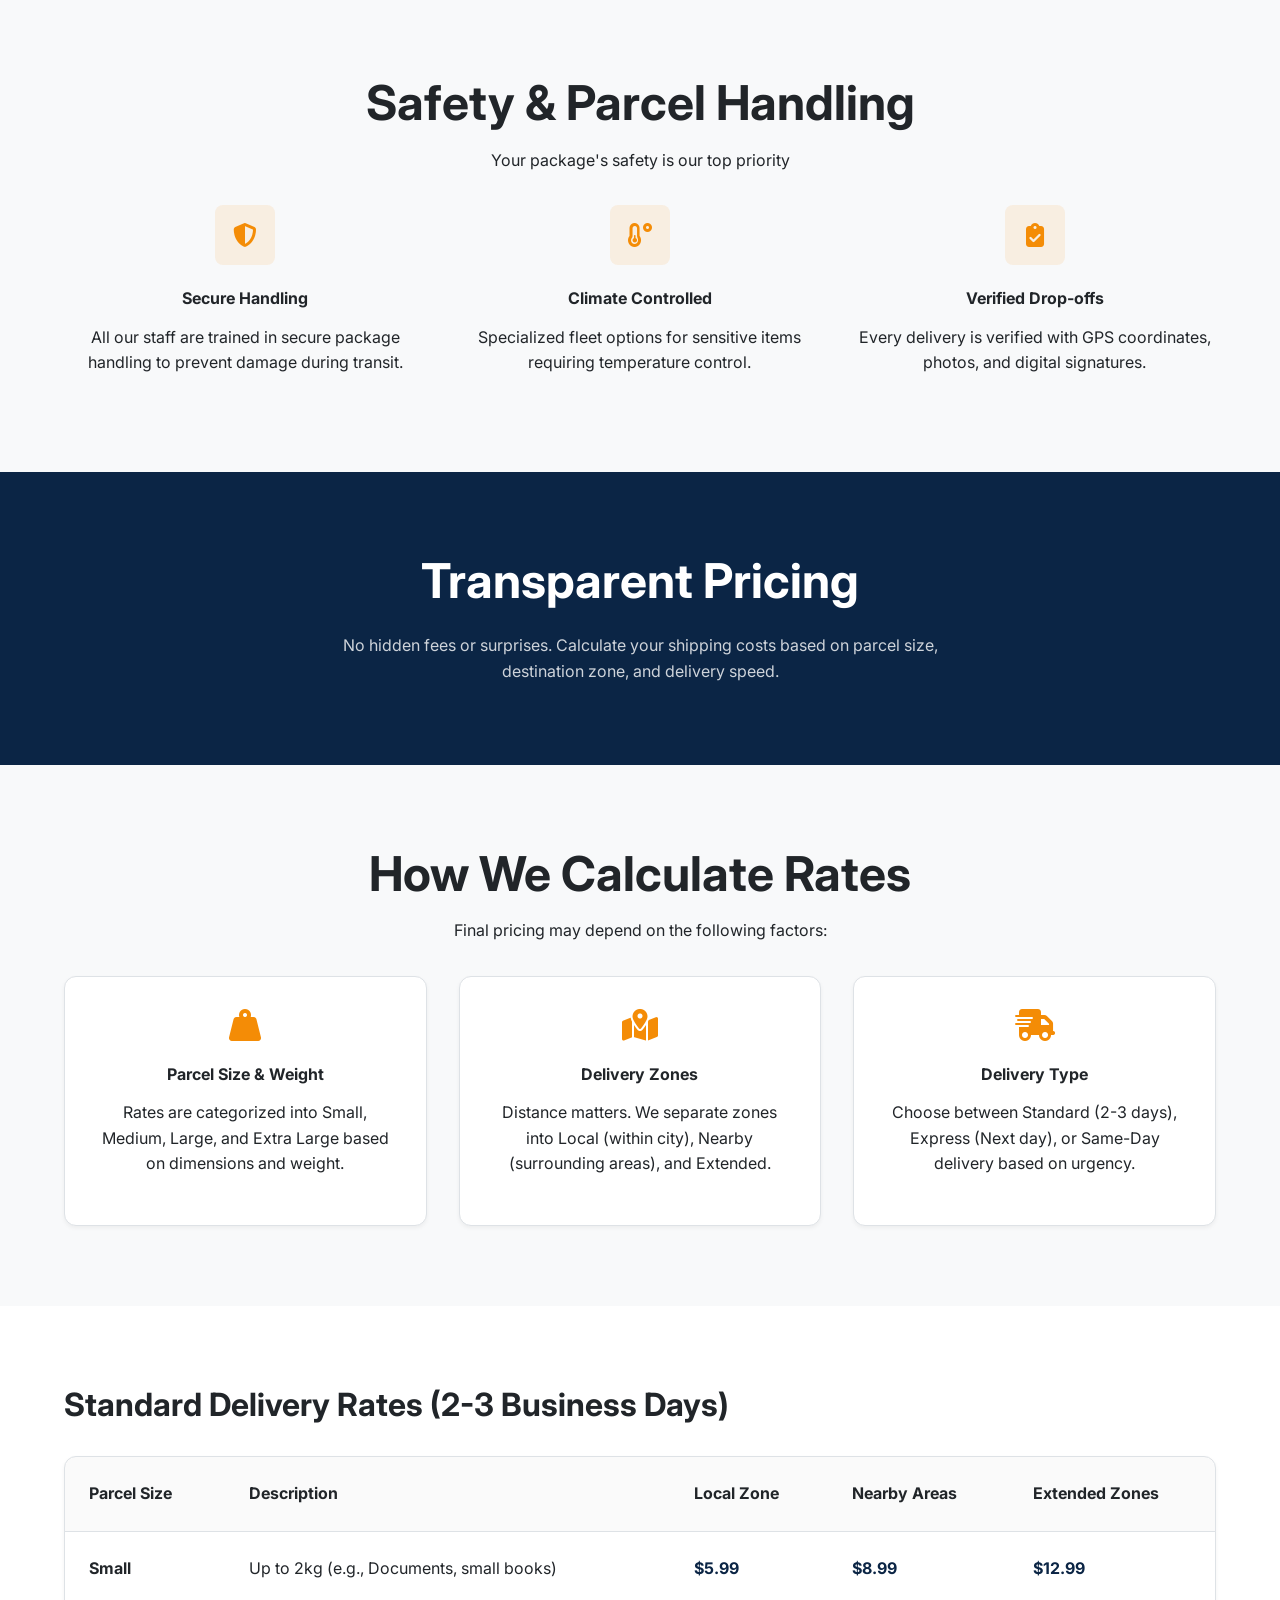
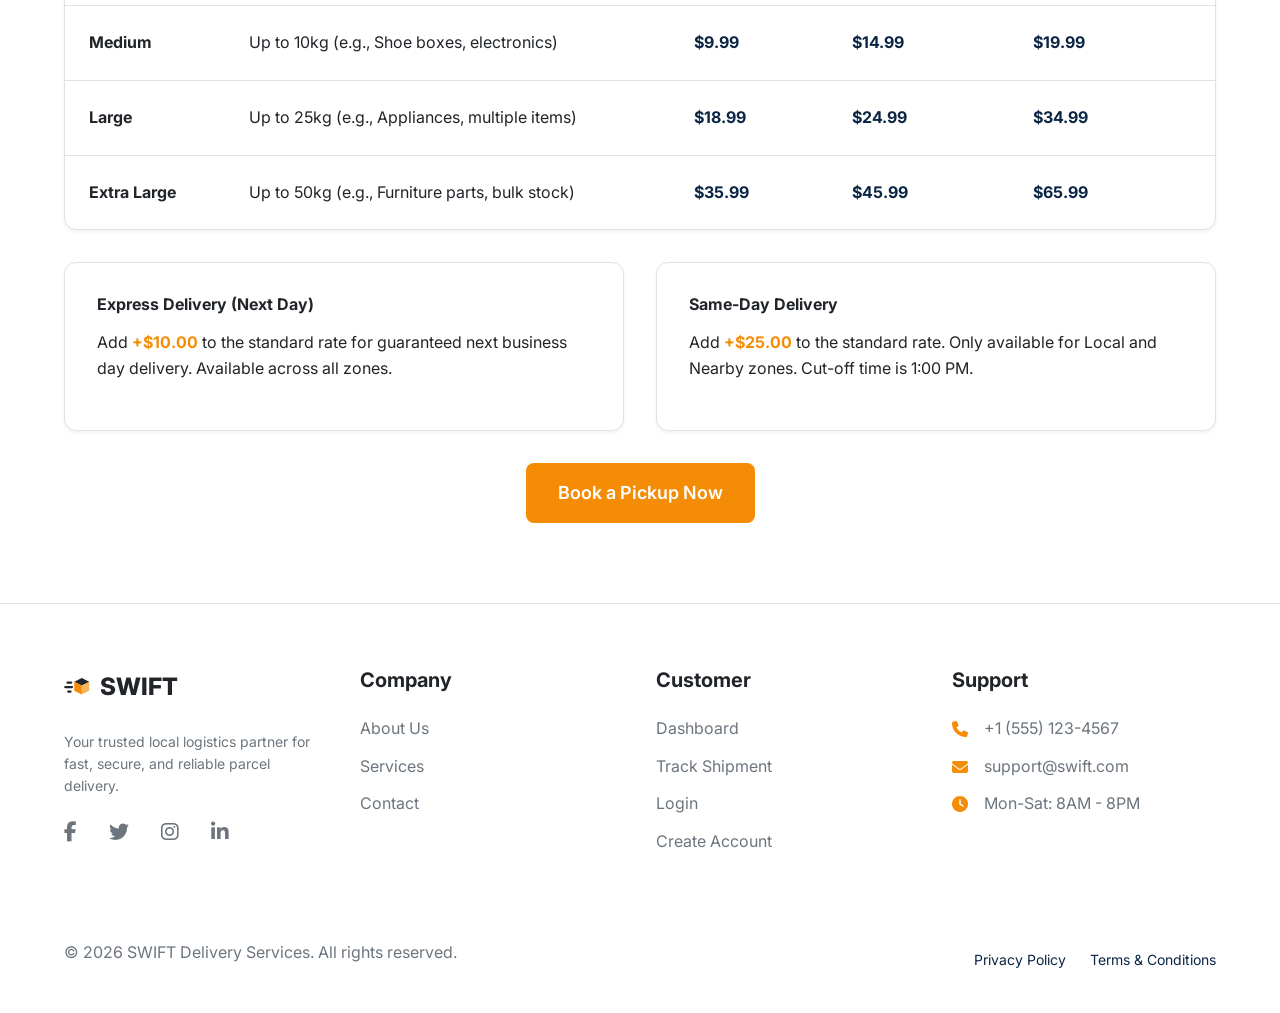
==== commit 76baf64a: "index" ====
--- a/about.html
+++ b/about.html
@@ -110,7 +110,7 @@
   <header class="header">
     <div class="nav-container">
       <a href="index.html" class="logo">
-        <i class="fas fa-box-open"></i> SWIFT
+        <svg width="28" height="24" viewBox="0 0 36 32" fill="none" xmlns="http://www.w3.org/2000/svg"><path d="M4 10H9" stroke="currentColor" stroke-width="3" stroke-linecap="round"/><path d="M1 16H10" stroke="currentColor" stroke-width="3" stroke-linecap="round"/><path d="M5 22H8" stroke="currentColor" stroke-width="3" stroke-linecap="round"/><path d="M23 4L13 9L23 14L33 9L23 4Z" fill="currentColor"/><path d="M13 9V21L23 26V14L13 9Z" fill="var(--accent)"/><path d="M33 9V21L23 26V14L33 9Z" fill="var(--accent)" fill-opacity="0.65"/></svg> SWIFT
       </a>
 
       <button class="hamburger" id="hamburger" aria-label="Toggle Navigation">
@@ -351,7 +351,7 @@
       <div class="grid grid-cols-4">
         <div>
           <div class="logo mb-3">
-            <i class="fas fa-box-open"></i> SWIFT
+            <svg width="28" height="24" viewBox="0 0 36 32" fill="none" xmlns="http://www.w3.org/2000/svg"><path d="M4 10H9" stroke="currentColor" stroke-width="3" stroke-linecap="round"/><path d="M1 16H10" stroke="currentColor" stroke-width="3" stroke-linecap="round"/><path d="M5 22H8" stroke="currentColor" stroke-width="3" stroke-linecap="round"/><path d="M23 4L13 9L23 14L33 9L23 4Z" fill="currentColor"/><path d="M13 9V21L23 26V14L13 9Z" fill="var(--accent)"/><path d="M33 9V21L23 26V14L33 9Z" fill="var(--accent)" fill-opacity="0.65"/></svg> SWIFT
           </div>
           <p style="font-size: 0.875rem; margin-bottom: 1.5rem;">Your trusted local logistics partner for fast,
             secure, and reliable parcel delivery.</p>
--- a/css/components.css
+++ b/css/components.css
@@ -42,6 +42,15 @@
 .btn-outline:hover {
   background-color: var(--primary);
   color: #fff !important;
+}
+.btn-outline-white {
+  background-color: transparent;
+  border: 2px solid #fff;
+  color: #fff;
+}
+.btn-outline-white:hover {
+  background-color: #fff;
+  color: var(--primary) !important;
 }
 [data-theme="dark"] .btn-outline {
   border-color: var(--primary-light);
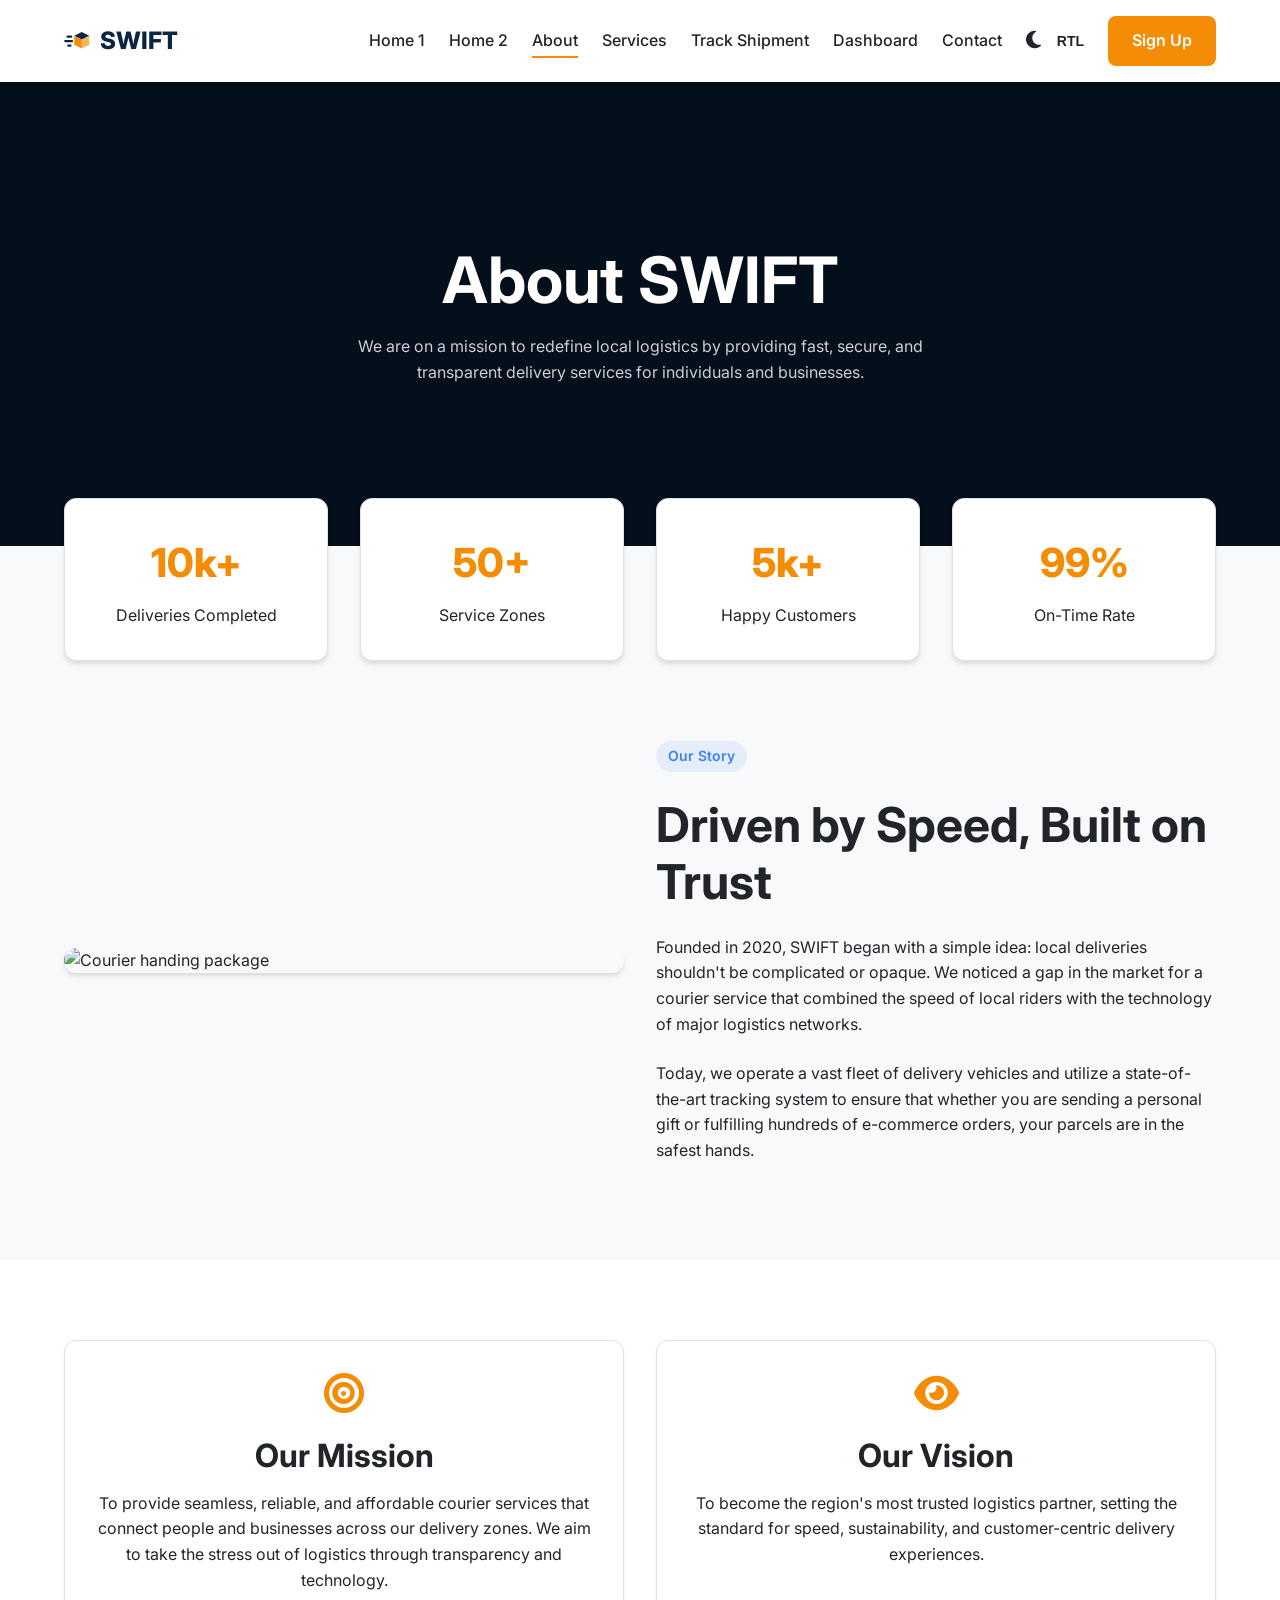
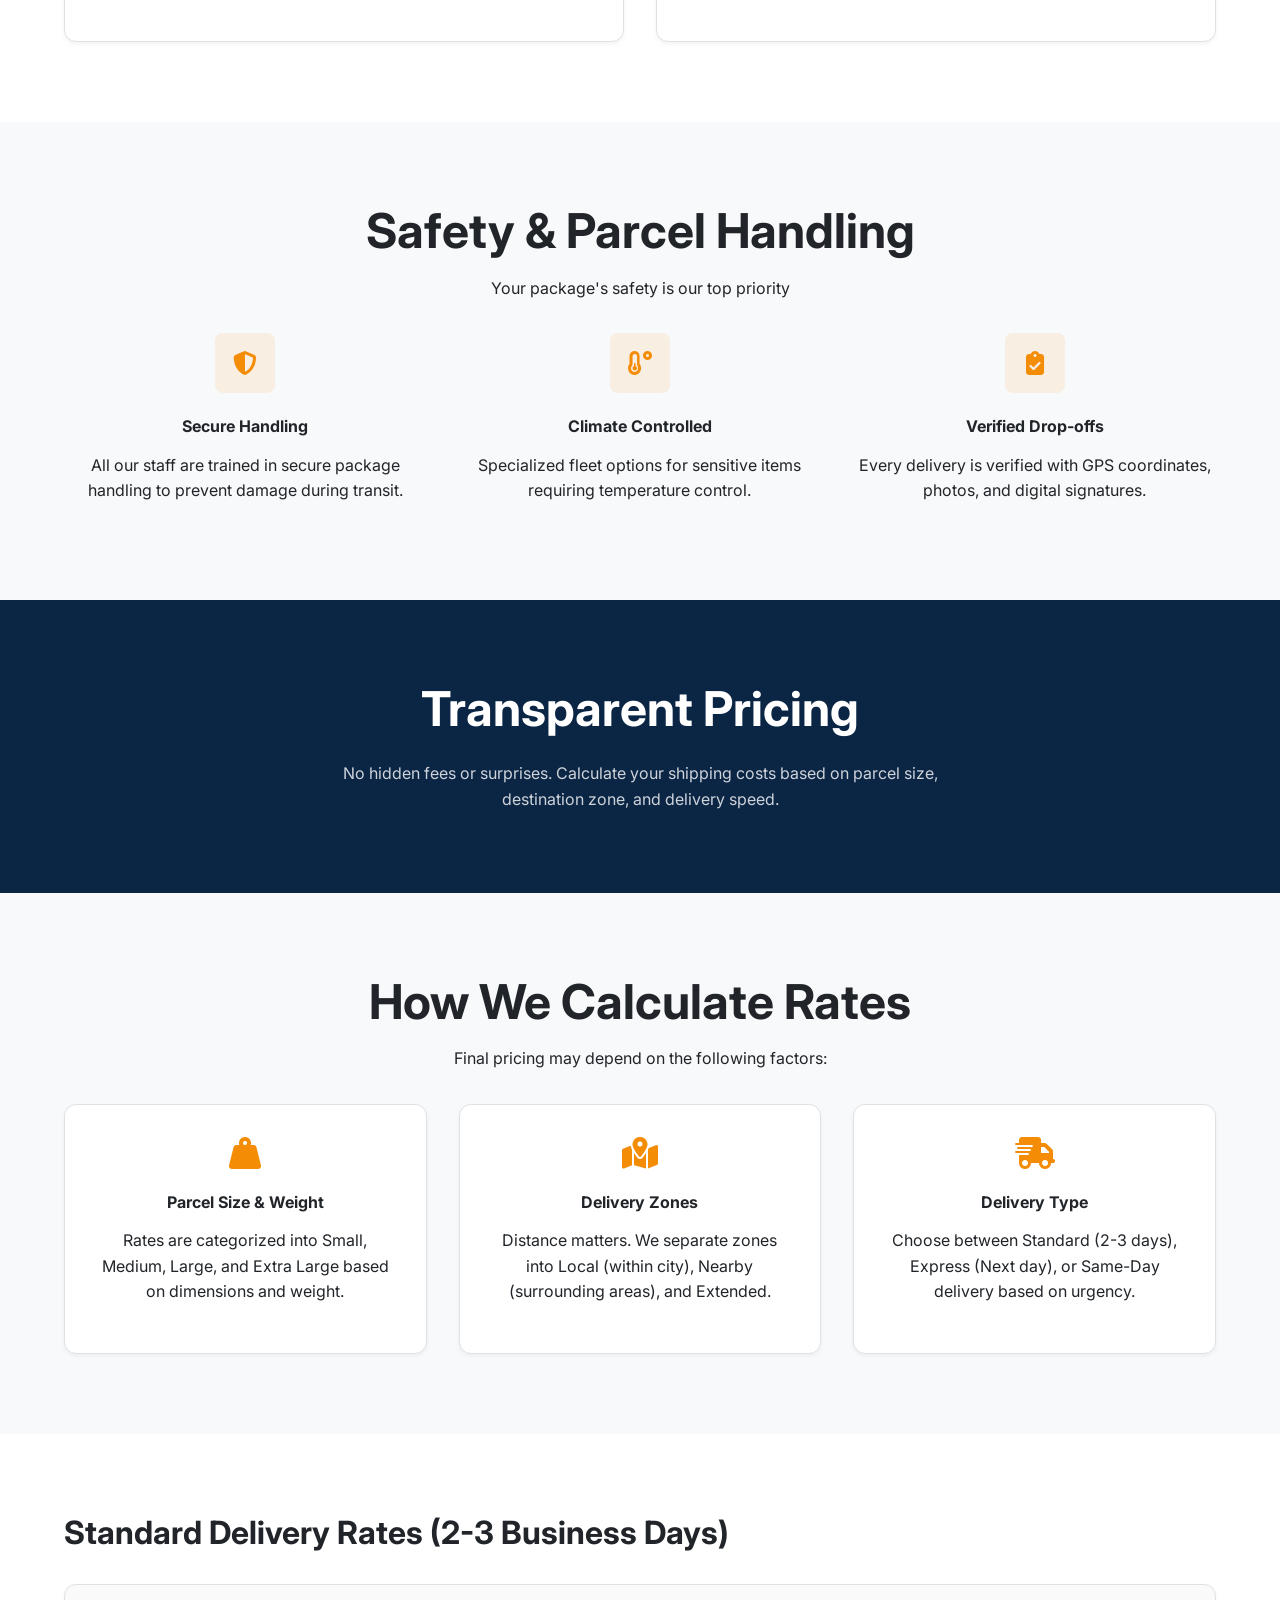
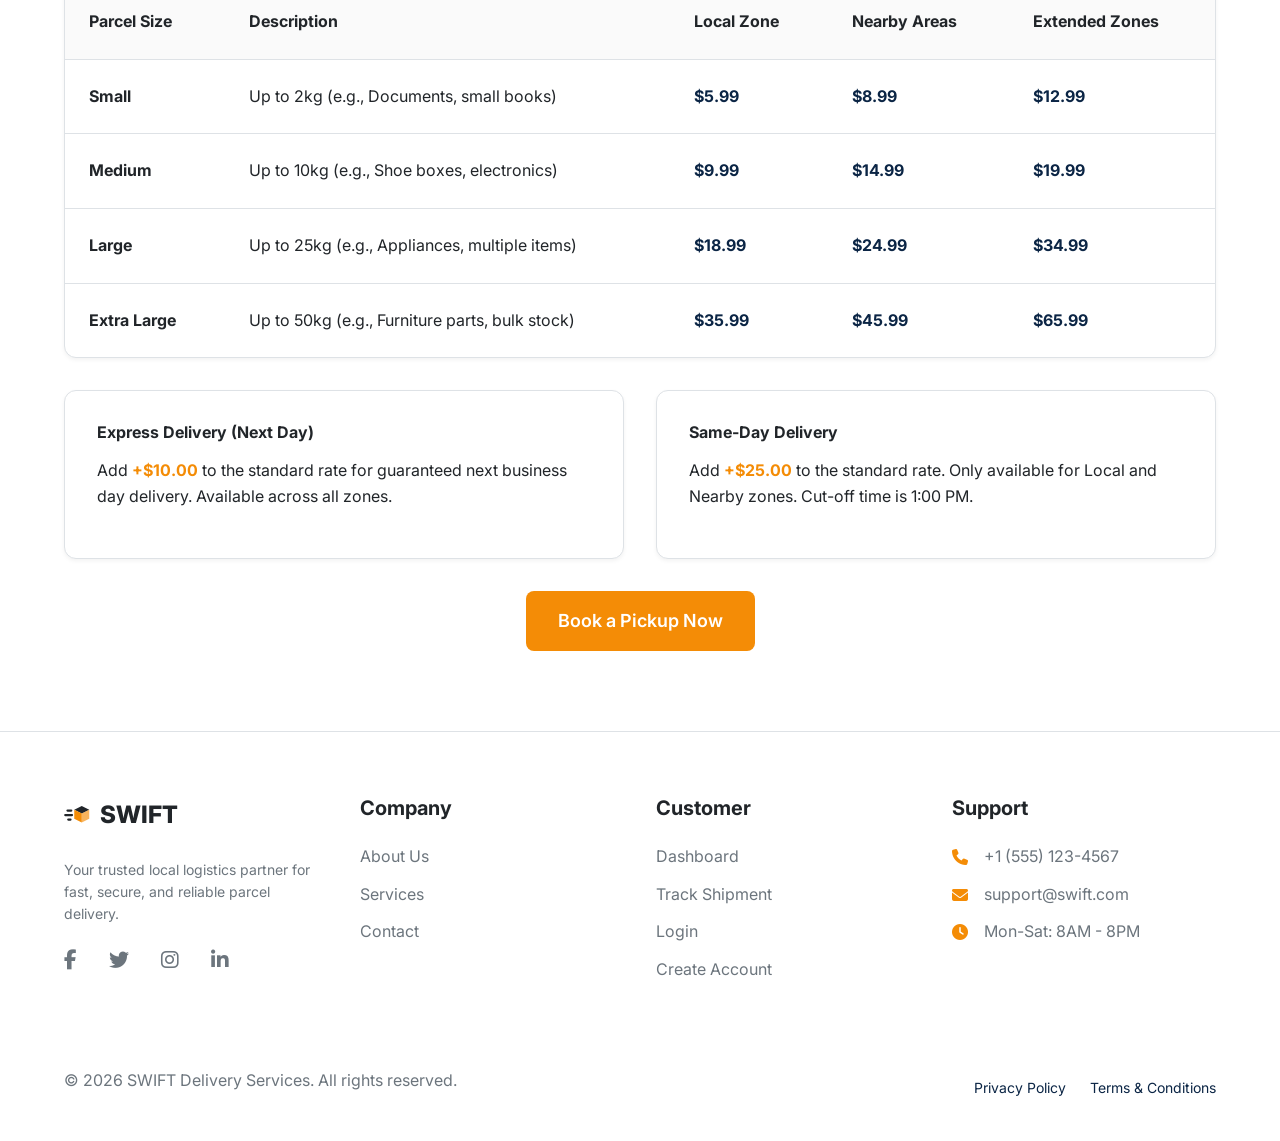
==== commit 3dad997f: "index" ====
--- a/about.html
+++ b/about.html
@@ -11,10 +11,10 @@
   <link rel="stylesheet" href="css/components.css">
   <style>
     .about-hero {
-      background: linear-gradient(rgba(0, 0, 0, 0.6), rgba(0, 0, 0, 0.6)), url('https://images.pexels.com/photos/4484045/pexels-photo-4484045.jpeg') top center/cover;
+      background: linear-gradient(rgba(0, 0, 0, 0.6), rgba(0, 0, 0, 0.6)), url('https://images.pexels.com/photos/4484045/pexels-photo-4484045.jpeg') center 10%/cover;
       background-color: var(--primary);
       color: #fff;
-      padding: 6rem 0;
+      padding: 10rem 0;
       text-align: center;
     }
 
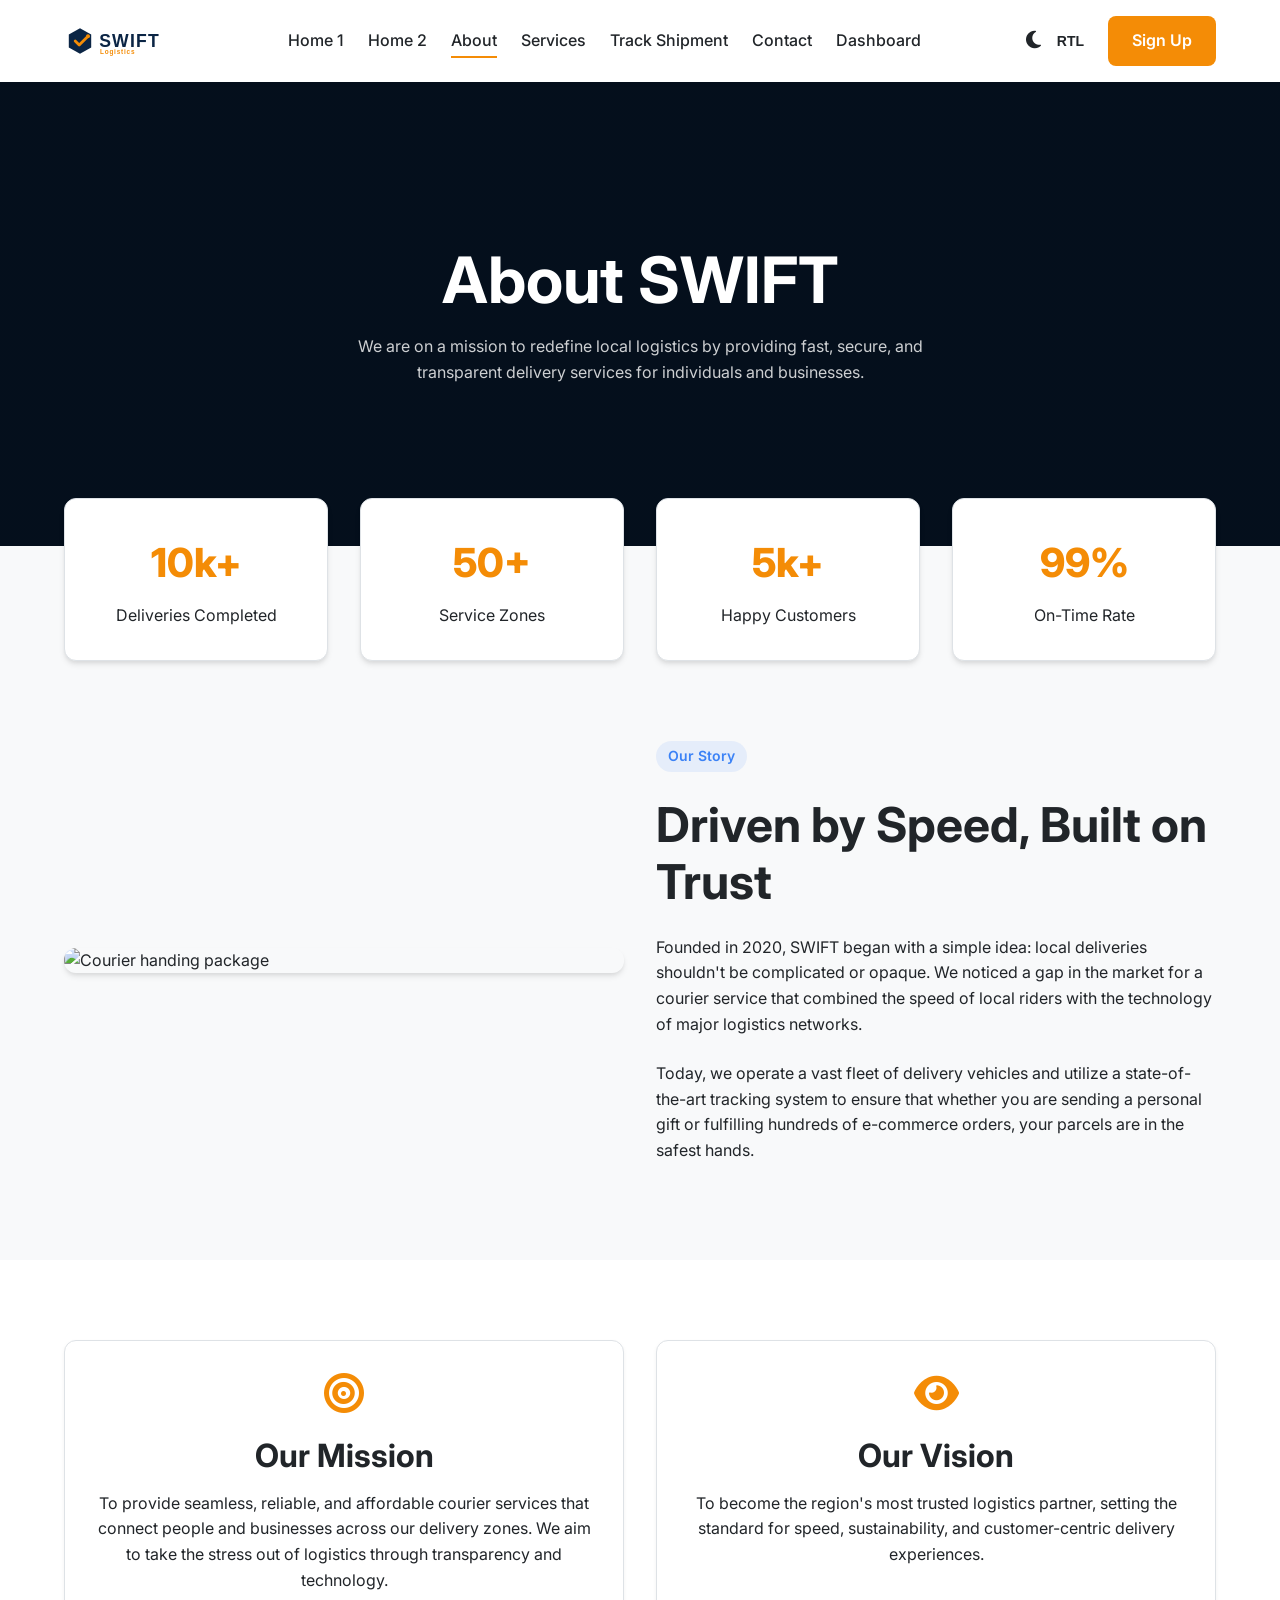
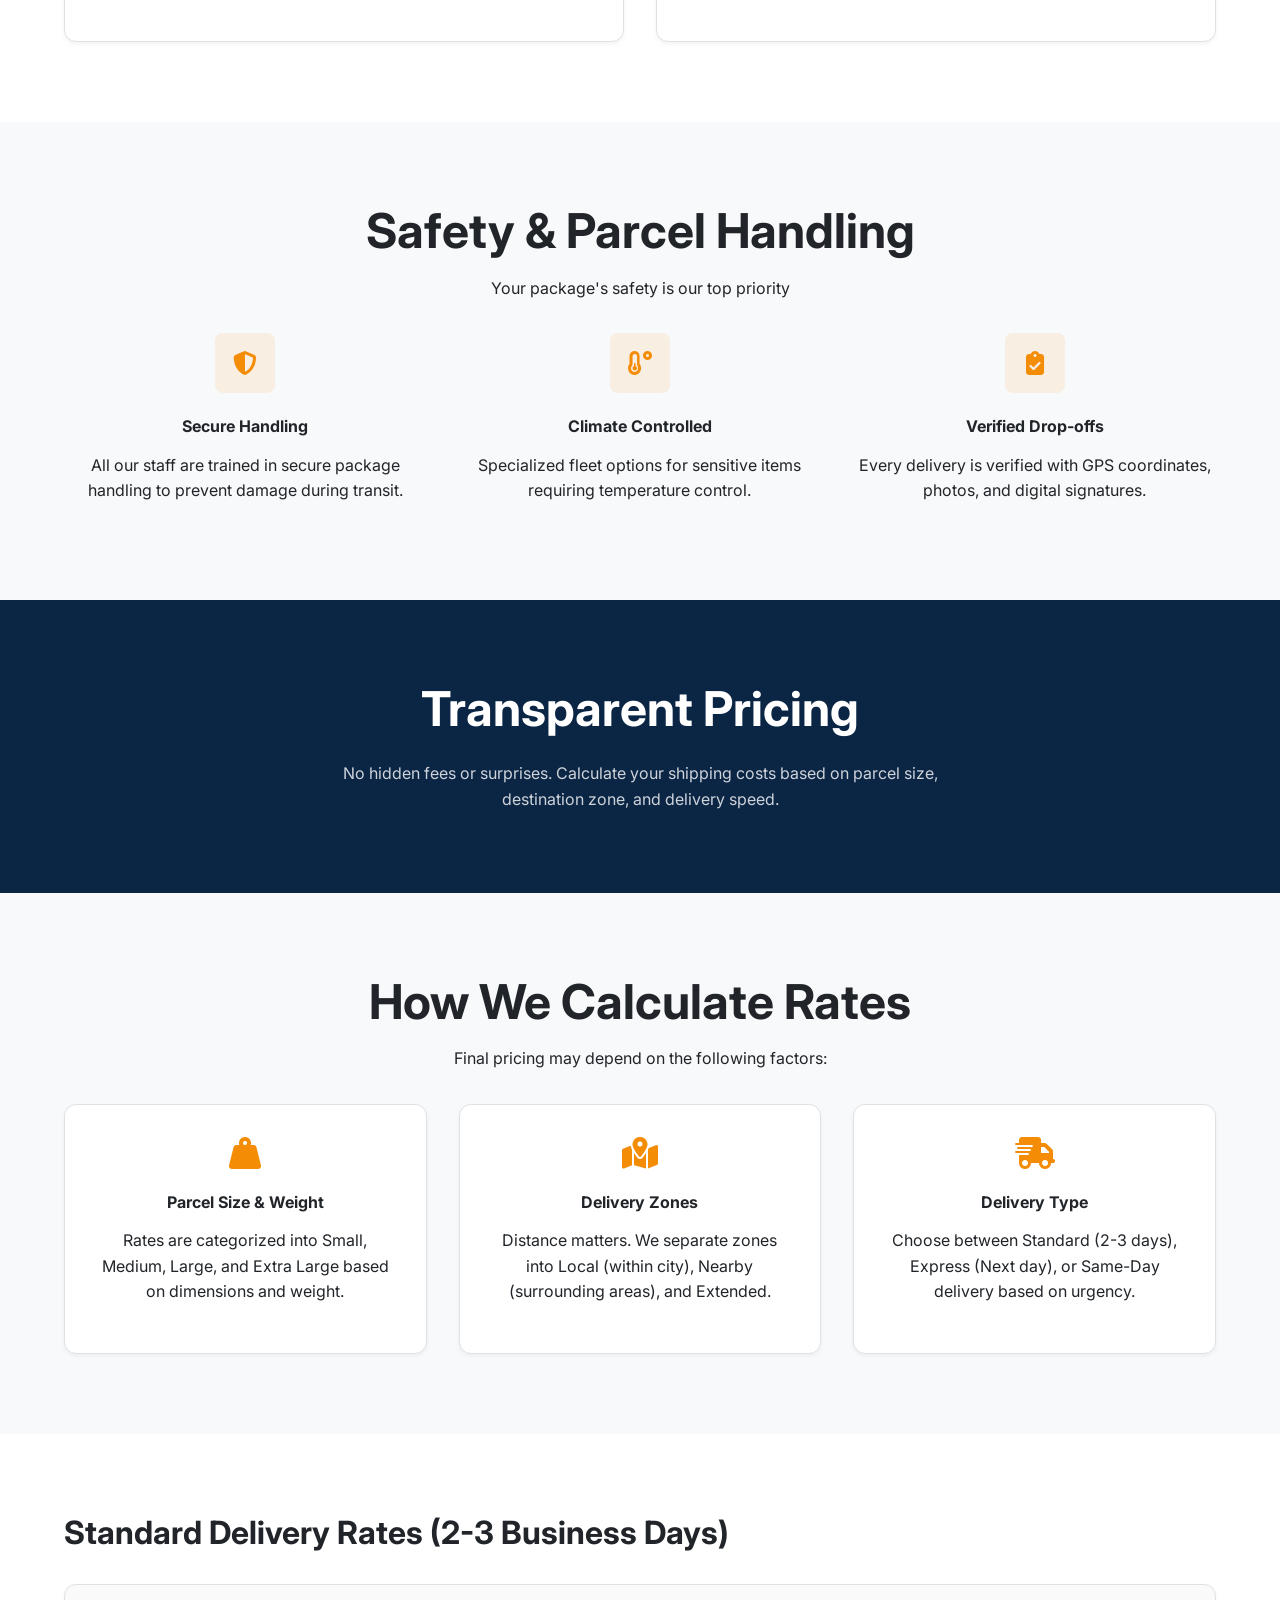
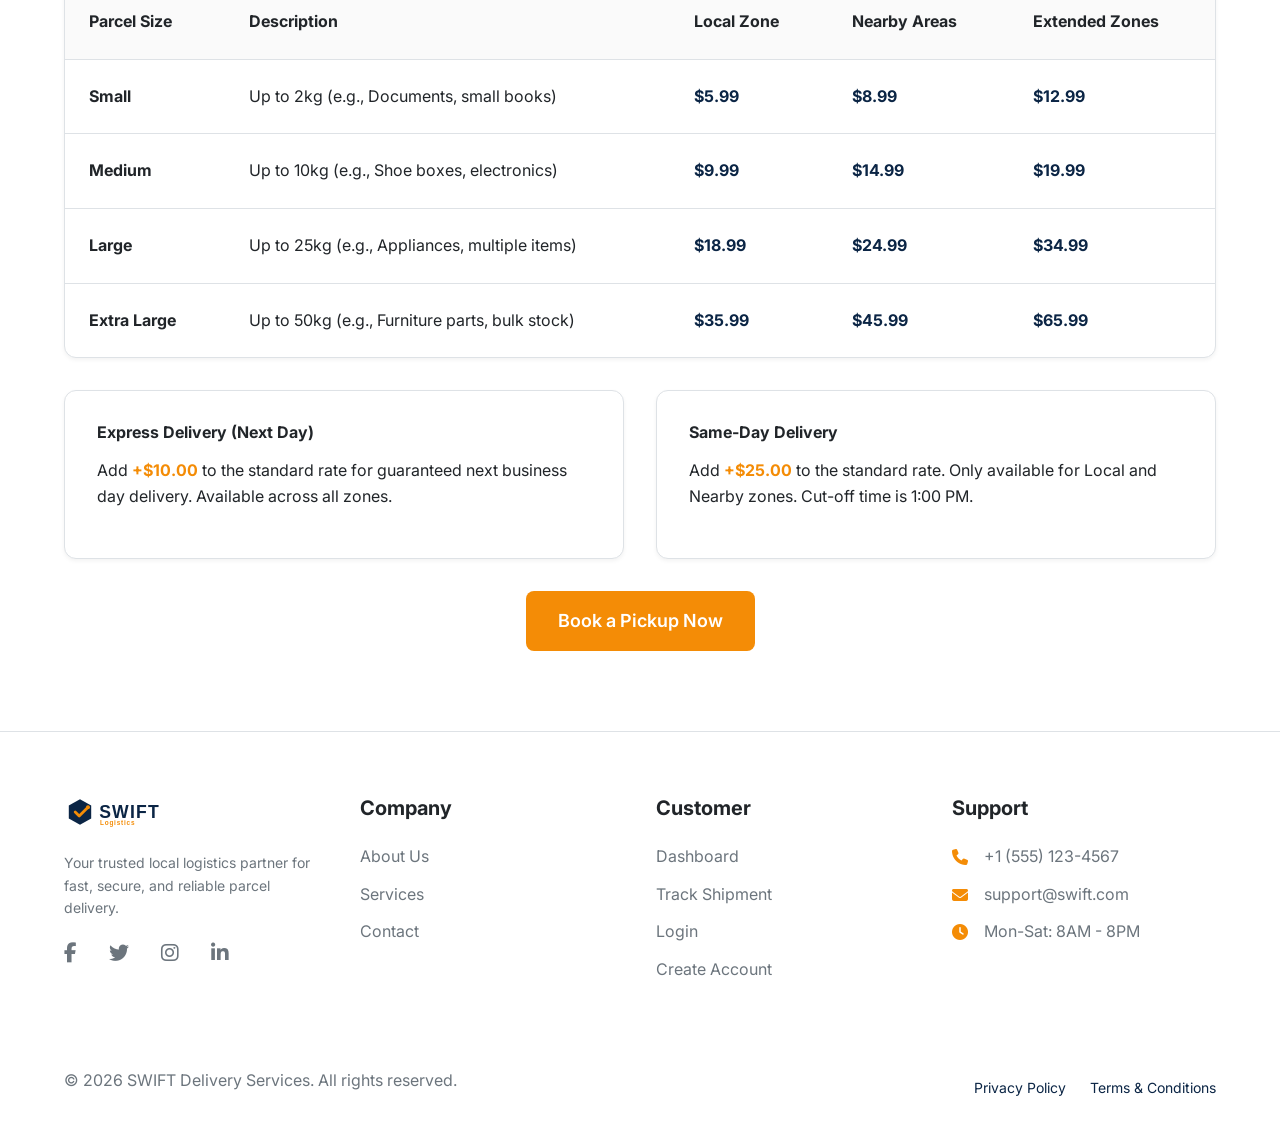
==== commit 1fb89908: "about" ====
--- a/about.html
+++ b/about.html
@@ -110,7 +110,7 @@
   <header class="header">
     <div class="nav-container">
       <a href="index.html" class="logo">
-        <svg width="28" height="24" viewBox="0 0 36 32" fill="none" xmlns="http://www.w3.org/2000/svg"><path d="M4 10H9" stroke="currentColor" stroke-width="3" stroke-linecap="round"/><path d="M1 16H10" stroke="currentColor" stroke-width="3" stroke-linecap="round"/><path d="M5 22H8" stroke="currentColor" stroke-width="3" stroke-linecap="round"/><path d="M23 4L13 9L23 14L33 9L23 4Z" fill="currentColor"/><path d="M13 9V21L23 26V14L13 9Z" fill="var(--accent)"/><path d="M33 9V21L23 26V14L33 9Z" fill="var(--accent)" fill-opacity="0.65"/></svg> SWIFT
+        <img src="assets/images/logo.svg" alt="SWIFT Logo" style="height: 32px; width: auto; vertical-align: middle;">
       </a>
 
       <button class="hamburger" id="hamburger" aria-label="Toggle Navigation">
@@ -118,13 +118,15 @@
       </button>
 
       <nav class="nav-menu" id="navMenu">
-        <a href="index.html" class="nav-link">Home 1</a>
-        <a href="home-2.html" class="nav-link">Home 2</a>
-        <a href="about.html" class="nav-link active">About</a>
-        <a href="services.html" class="nav-link">Services</a>
-        <a href="track-shipment.html" class="nav-link">Track Shipment</a>
-        <a href="dashboard.html" class="nav-link">Dashboard</a>
-        <a href="contact.html" class="nav-link">Contact</a>
+        <div class="main-links">
+          <a href="index.html" class="nav-link">Home 1</a>
+          <a href="home-2.html" class="nav-link">Home 2</a>
+          <a href="about.html" class="nav-link active">About</a>
+          <a href="services.html" class="nav-link">Services</a>
+          <a href="track-shipment.html" class="nav-link">Track Shipment</a>
+          <a href="contact.html" class="nav-link">Contact</a>
+          <a href="dashboard.html" class="nav-link">Dashboard</a>
+        </div>
 
         <div class="nav-controls">
           <button class="icon-btn" id="themeToggle" aria-label="Toggle Theme"><i class="fas fa-moon"></i></button>
@@ -351,7 +353,7 @@
       <div class="grid grid-cols-4">
         <div>
           <div class="logo mb-3">
-            <svg width="28" height="24" viewBox="0 0 36 32" fill="none" xmlns="http://www.w3.org/2000/svg"><path d="M4 10H9" stroke="currentColor" stroke-width="3" stroke-linecap="round"/><path d="M1 16H10" stroke="currentColor" stroke-width="3" stroke-linecap="round"/><path d="M5 22H8" stroke="currentColor" stroke-width="3" stroke-linecap="round"/><path d="M23 4L13 9L23 14L33 9L23 4Z" fill="currentColor"/><path d="M13 9V21L23 26V14L13 9Z" fill="var(--accent)"/><path d="M33 9V21L23 26V14L33 9Z" fill="var(--accent)" fill-opacity="0.65"/></svg> SWIFT
+            <img src="assets/images/logo.svg" alt="SWIFT Logo" style="height: 32px; width: auto; vertical-align: middle;">
           </div>
           <p style="font-size: 0.875rem; margin-bottom: 1.5rem;">Your trusted local logistics partner for fast,
             secure, and reliable parcel delivery.</p>
--- a/css/global.css
+++ b/css/global.css
@@ -186,6 +186,11 @@
 .mx-auto { margin-left: auto; margin-right: auto; }
 
 /* Spacing */
+.p-0 { padding: 0 !important; }
+.p-1 { padding: 0.5rem; }
+.p-2 { padding: 1rem; }
+.p-3 { padding: 1.5rem; }
+.p-4 { padding: 2rem; }
 .mt-1 { margin-top: 0.5rem; }
 .mt-2 { margin-top: 1rem; }
 .mt-3 { margin-top: 1.5rem; }
--- a/css/components.css
+++ b/css/components.css
@@ -232,6 +232,13 @@
   display: flex;
   align-items: center;
   gap: 1.5rem;
+  flex: 1;
+}
+.main-links {
+  display: flex;
+  align-items: center;
+  gap: 1.5rem;
+  margin: 0 auto;
 }
 .nav-link {
   color: var(--text-main);
@@ -291,6 +298,11 @@
     padding: 2rem;
     transition: var(--transition);
     overflow-y: auto;
+  }
+  .main-links {
+    flex-direction: column;
+    width: 100%;
+    margin: 0;
   }
   [dir="rtl"] .nav-menu {
     left: auto;
